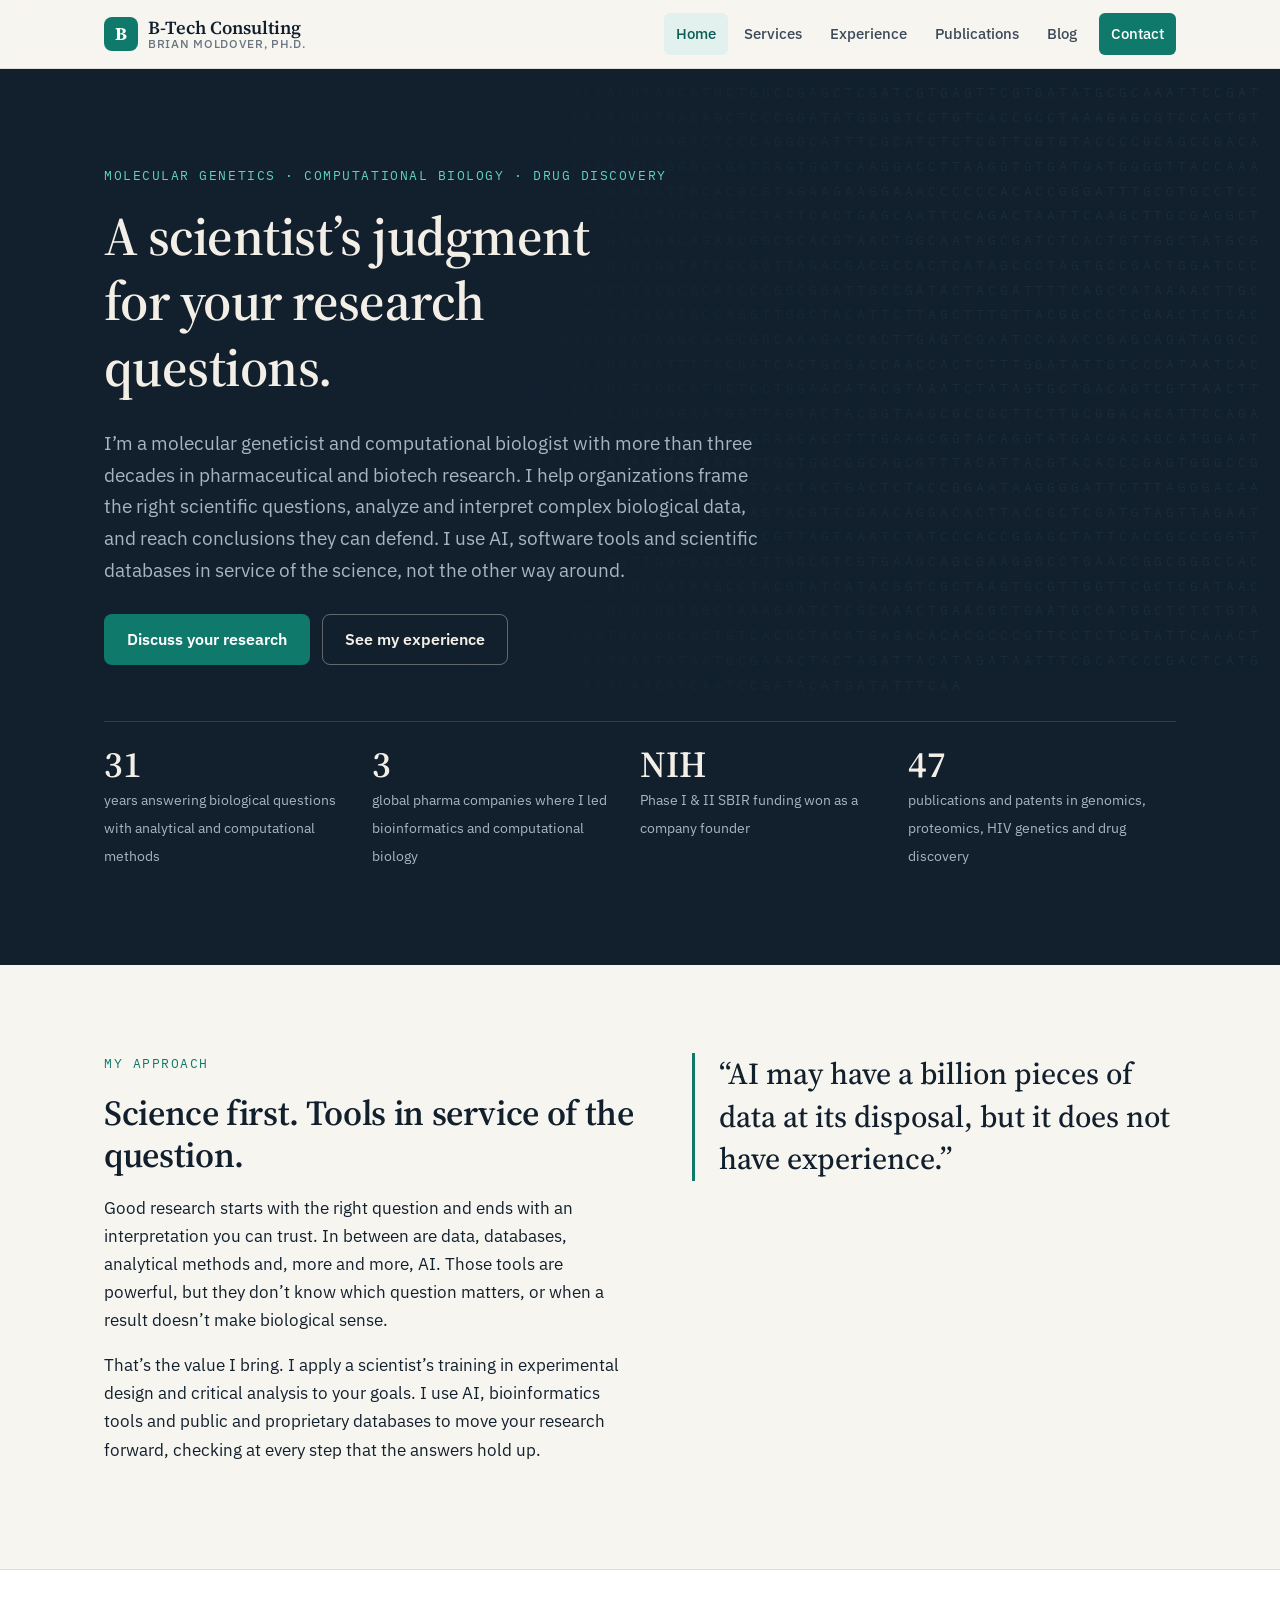
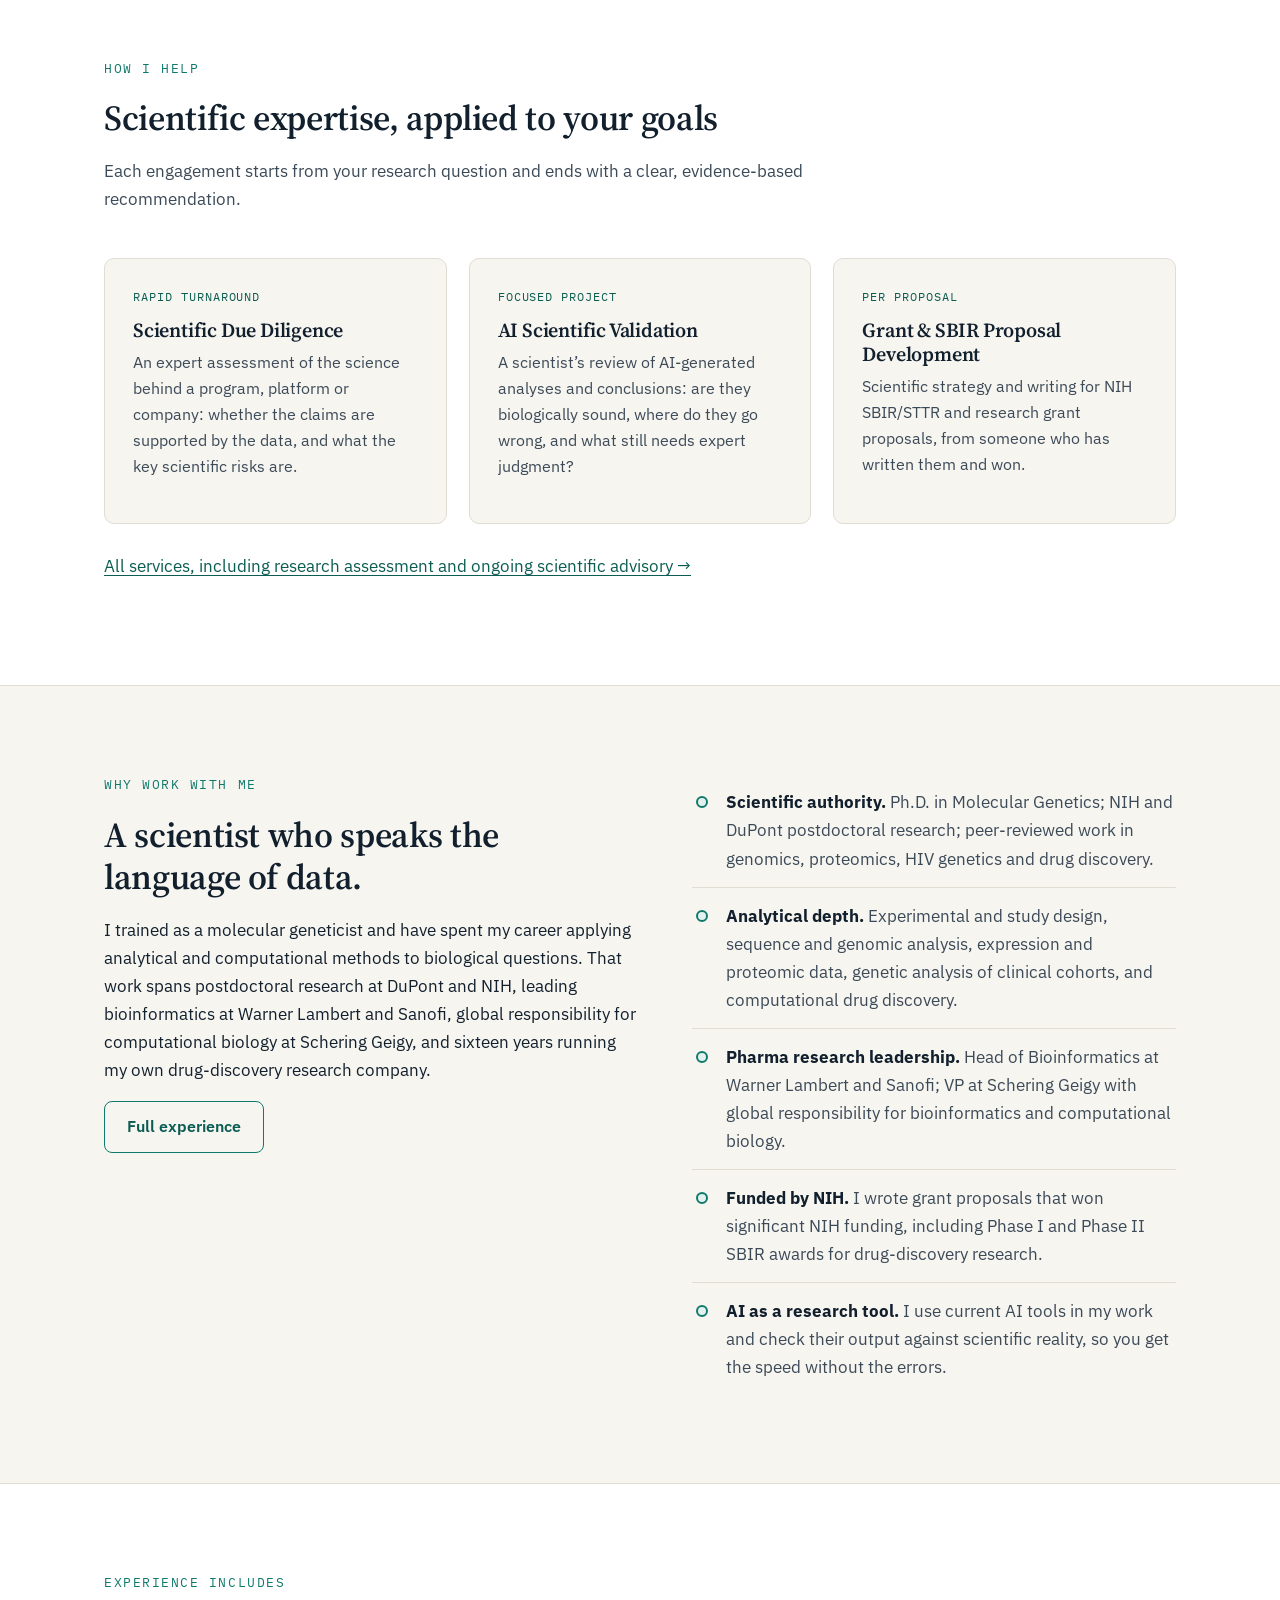
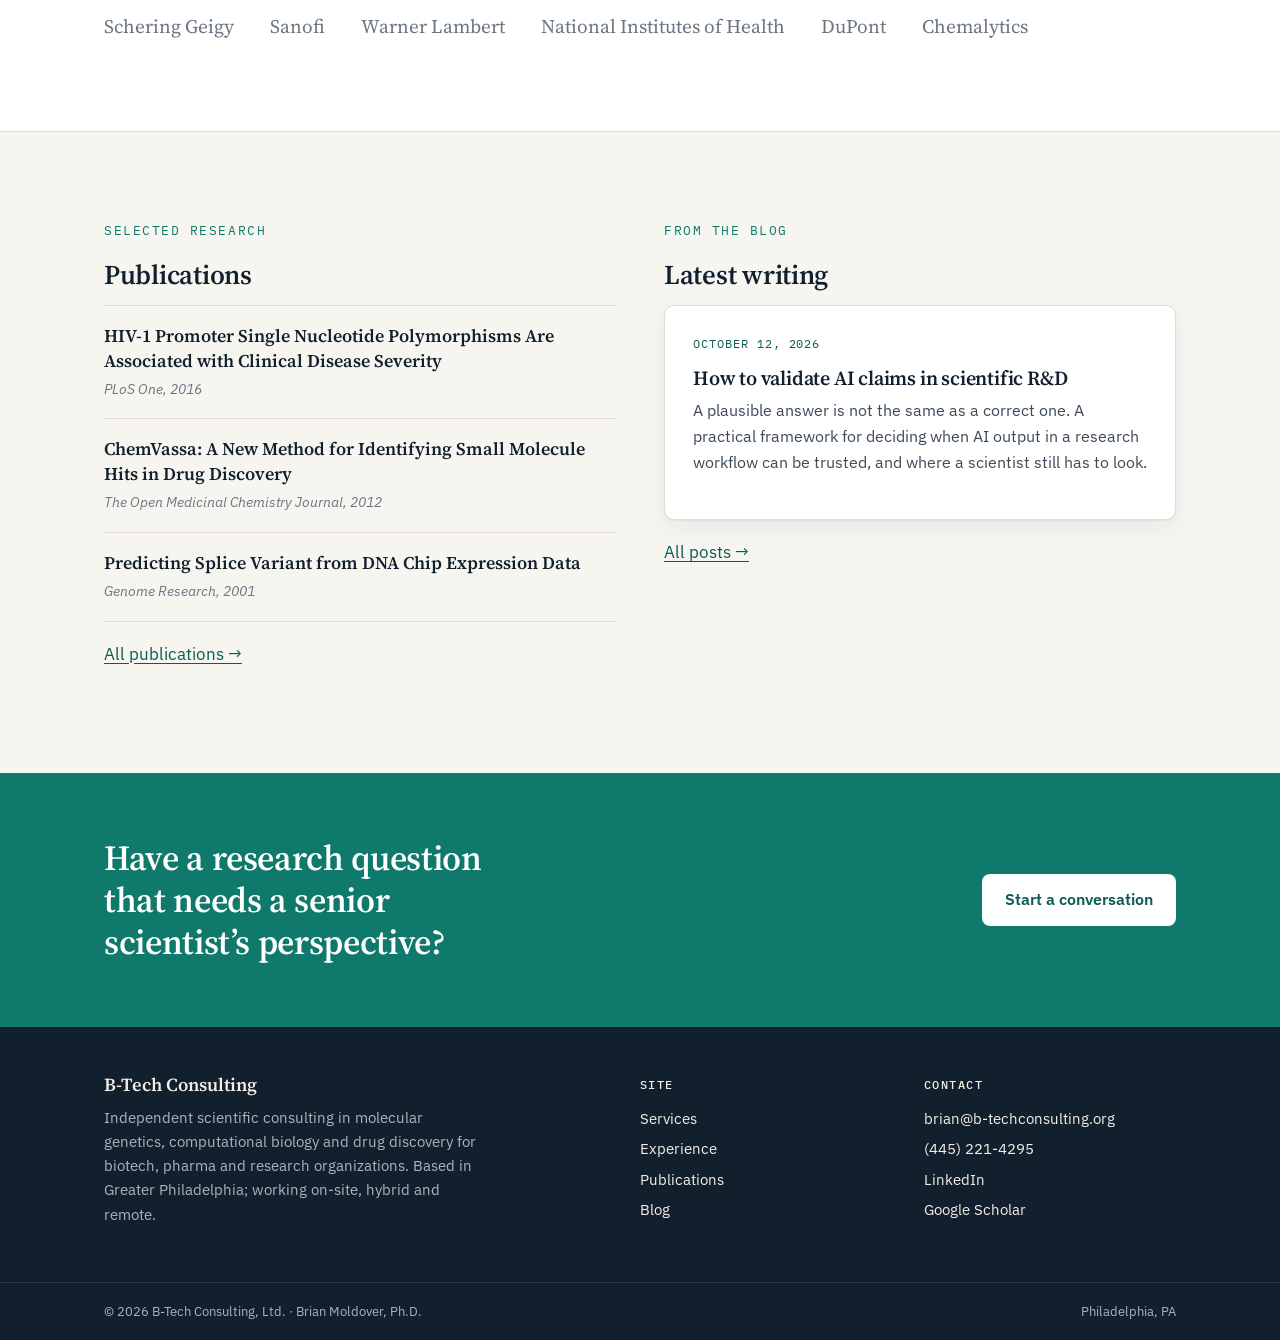
==== index.html @ 10c34627 "Add files via upload" ====
<!doctype html>
<html lang="en">
<head>
  <meta charset="utf-8">
  <meta name="viewport" content="width=device-width, initial-scale=1">
  <title>B-Tech Consulting | Scientific Consulting in Molecular Genetics &amp; Computational Biology</title>
  <meta name="description" content="Brian Moldover, Ph.D. — scientific consultant in molecular genetics, computational biology and drug discovery, using AI and data tools to advance clients&#x27; research goals.">
  <meta property="og:title" content="B-Tech Consulting | Scientific Consulting in Molecular Genetics &amp; Computational Biology">
  <meta property="og:description" content="Brian Moldover, Ph.D. — scientific consultant in molecular genetics, computational biology and drug discovery, using AI and data tools to advance clients&#x27; research goals.">
  <meta property="og:type" content="website">
  <link rel="icon" href="data:image/svg+xml,%3Csvg xmlns='http://www.w3.org/2000/svg' viewBox='0 0 64 64'%3E%3Crect width='64' height='64' rx='14' fill='%230f7a6c'/%3E%3Ctext x='32' y='44' font-family='Georgia' font-size='36' font-weight='700' fill='white' text-anchor='middle'%3EB%3C/text%3E%3C/svg%3E">
  <link rel="preconnect" href="https://fonts.googleapis.com"><link rel="preconnect" href="https://fonts.gstatic.com" crossorigin><link href="https://fonts.googleapis.com/css2?family=IBM+Plex+Mono:wght@400;500&family=IBM+Plex+Sans:wght@400;500;600&family=Source+Serif+4:opsz,wght@8..60,500;8..60,600;8..60,700&display=swap" rel="stylesheet">
  <link rel="stylesheet" href="assets/styles.css">
</head>
<body>
  <a class="skip" href="#main">Skip to content</a>
  <header class="site-header">
    <div class="wrap">
      <a class="brand" href="index.html" aria-label="B-Tech Consulting home">
        <span class="brand-mark" aria-hidden="true">B</span>
        <span class="brand-name">B-Tech Consulting<small>Brian Moldover, Ph.D.</small></span>
      </a>
      <button class="menu-btn" aria-expanded="false" aria-controls="site-nav">Menu</button>
      <nav class="nav" id="site-nav" aria-label="Main">
        <a href="index.html" aria-current="page">Home</a>
        <a href="services.html">Services</a>
        <a href="experience.html">Experience</a>
        <a href="publications.html">Publications</a>
        <a href="blog.html">Blog</a>
        <a class="nav-cta" href="contact.html">Contact</a>
      </nav>
    </div>
  </header>
  <main id="main">

    <section class="hero">
      <div class="seq" aria-hidden="true"></div>
      <div class="wrap">
        <div class="eyebrow">Molecular Genetics &middot; Computational Biology &middot; Drug Discovery</div>
        <h1>A scientist&rsquo;s judgment for your research questions.</h1>
        <p class="lede">I&rsquo;m a molecular geneticist and computational biologist with more than three decades in pharmaceutical and biotech research. I help organizations frame the right scientific questions, analyze and interpret complex biological data, and reach conclusions they can defend. I use AI, software tools and scientific databases in service of the science, not the other way around.</p>
        <div class="btns">
          <a class="btn btn-primary" href="contact.html">Discuss your research</a>
          <a class="btn btn-ghost" href="experience.html">See my experience</a>
        </div>
        <div class="stats">
          <div class="stat"><b>31</b><span>years answering biological questions with analytical and computational methods</span></div>
          <div class="stat"><b>3</b><span>global pharma companies where I led bioinformatics and computational biology</span></div>
          <div class="stat"><b>NIH</b><span>Phase I &amp; II SBIR funding won as a company founder</span></div>
          <div class="stat"><b>47</b><span>publications and patents in genomics, proteomics, HIV genetics and drug discovery</span></div>
        </div>
      </div>
    </section>

    <section class="block">
      <div class="wrap split">
        <div>
          <div class="eyebrow">My approach</div>
          <h2>Science first. Tools in service of the question.</h2>
          <p>Good research starts with the right question and ends with an interpretation you can trust. In between are data, databases, analytical methods and, more and more, AI. Those tools are powerful, but they don&rsquo;t know which question matters, or when a result doesn&rsquo;t make biological sense.</p>
          <p>That&rsquo;s the value I bring. I apply a scientist&rsquo;s training in experimental design and critical analysis to your goals. I use AI, bioinformatics tools and public and proprietary databases to move your research forward, checking at every step that the answers hold up.</p>
        </div>
        <blockquote class="quote">&ldquo;AI may have a billion pieces of data at its disposal, but it does not have experience.&rdquo;</blockquote>
      </div>
    </section>

    <section class="block alt">
      <div class="wrap">
        <div class="section-head">
          <div class="eyebrow">How I help</div>
          <h2>Scientific expertise, applied to your goals</h2>
          <p>Each engagement starts from your research question and ends with a clear, evidence-based recommendation.</p>
        </div>
        <div class="grid grid-3">
          <a class="card card-link" href="services.html#diligence">
            <span class="tag">Rapid turnaround</span>
            <h3>Scientific Due Diligence</h3>
            <p>An expert assessment of the science behind a program, platform or company: whether the claims are supported by the data, and what the key scientific risks are.</p>
          </a>
          <a class="card card-link" href="services.html#validation">
            <span class="tag">Focused project</span>
            <h3>AI Scientific Validation</h3>
            <p>A scientist&rsquo;s review of AI-generated analyses and conclusions: are they biologically sound, where do they go wrong, and what still needs expert judgment?</p>
          </a>
          <a class="card card-link" href="services.html#grants">
            <span class="tag">Per proposal</span>
            <h3>Grant &amp; SBIR Proposal Development</h3>
            <p>Scientific strategy and writing for NIH SBIR/STTR and research grant proposals, from someone who has written them and won.</p>
          </a>
        </div>
        <p style="margin-top:28px"><a href="services.html">All services, including research assessment and ongoing scientific advisory &rarr;</a></p>
      </div>
    </section>

    <section class="block">
      <div class="wrap split">
        <div>
          <div class="eyebrow">Why work with me</div>
          <h2>A scientist who speaks the language of data.</h2>
          <p>I trained as a molecular geneticist and have spent my career applying analytical and computational methods to biological questions. That work spans postdoctoral research at DuPont and NIH, leading bioinformatics at Warner Lambert and Sanofi, global responsibility for computational biology at Schering Geigy, and sixteen years running my own drug-discovery research company.</p>
          <p><a class="btn btn-outline" href="experience.html">Full experience</a></p>
        </div>
        <ul class="checklist">
          <li><strong>Scientific authority.</strong> Ph.D. in Molecular Genetics; NIH and DuPont postdoctoral research; peer-reviewed work in genomics, proteomics, HIV genetics and drug discovery.</li>
          <li><strong>Analytical depth.</strong> Experimental and study design, sequence and genomic analysis, expression and proteomic data, genetic analysis of clinical cohorts, and computational drug discovery.</li>
          <li><strong>Pharma research leadership.</strong> Head of Bioinformatics at Warner Lambert and Sanofi; VP at Schering Geigy with global responsibility for bioinformatics and computational biology.</li>
          <li><strong>Funded by NIH.</strong> I wrote grant proposals that won significant NIH funding, including Phase I and Phase II SBIR awards for drug-discovery research.</li>
          <li><strong>AI as a research tool.</strong> I use current AI tools in my work and check their output against scientific reality, so you get the speed without the errors.</li>
        </ul>
      </div>
    </section>

    <section class="block alt">
      <div class="wrap">
        <div class="eyebrow">Experience includes</div>
        <div class="employers">
          <span>Schering Geigy</span><span>Sanofi</span><span>Warner Lambert</span><span>National Institutes of Health</span><span>DuPont</span><span>Chemalytics</span>
        </div>
      </div>
    </section>

    <section class="block">
      <div class="wrap grid grid-2" style="gap:48px">
        <div>
          <div class="eyebrow">Selected research</div>
          <h2 style="font-size:1.7rem">Publications</h2>
          <div class="pub" style="border-top:1px solid var(--line)">
            <div class="pub-title"><a href="https://doi.org/10.1371/journal.pone.0150835" target="_blank" rel="noopener">HIV-1 Promoter Single Nucleotide Polymorphisms Are Associated with Clinical Disease Severity</a></div>
            <div class="pub-venue">PLoS One, 2016</div>
          </div>
          <div class="pub">
            <div class="pub-title"><a href="https://doi.org/10.2174/1874104501206010029" target="_blank" rel="noopener">ChemVassa: A New Method for Identifying Small Molecule Hits in Drug Discovery</a></div>
            <div class="pub-venue">The Open Medicinal Chemistry Journal, 2012</div>
          </div>
          <div class="pub">
            <div class="pub-title"><a href="https://doi.org/10.1101/gr.165501" target="_blank" rel="noopener">Predicting Splice Variant from DNA Chip Expression Data</a></div>
            <div class="pub-venue">Genome Research, 2001</div>
          </div>
<p style="margin-top:18px"><a href="publications.html">All publications &rarr;</a></p>
        </div>
        <div>
          <div class="eyebrow">From the blog</div>
          <h2 style="font-size:1.7rem">Latest writing</h2>
          <a class="card card-link" href="blog/validating-ai-claims-in-scientific-rd.html">
            <span class="tag">October 12, 2026</span>
            <h3>How to validate AI claims in scientific R&amp;D</h3>
            <p>A plausible answer is not the same as a correct one. A practical framework for deciding when AI output in a research workflow can be trusted, and where a scientist still has to look.</p>
          </a>
          <p style="margin-top:18px"><a href="blog.html">All posts &rarr;</a></p>
        </div>
      </div>
    </section>

    <section class="cta-band">
      <div class="wrap">
        <h2>Have a research question that needs a senior scientist&rsquo;s perspective?</h2>
        <a class="btn" href="contact.html">Start a conversation</a>
      </div>
    </section>
  </main>
  <footer class="site-footer">
    <div class="wrap">
      <div>
        <div class="brand-name" style="color:var(--hero-ink);margin-bottom:10px">B-Tech Consulting</div>
        <p style="max-width:42ch">Independent scientific consulting in molecular genetics, computational biology and drug discovery for biotech, pharma and research organizations. Based in Greater Philadelphia; working on-site, hybrid and remote.</p>
      </div>
      <div>
        <h4>Site</h4>
        <ul>
          <li><a href="services.html">Services</a></li>
          <li><a href="experience.html">Experience</a></li>
          <li><a href="publications.html">Publications</a></li>
          <li><a href="blog.html">Blog</a></li>
        </ul>
      </div>
      <div>
        <h4>Contact</h4>
        <ul>
          <li><a href="mailto:brian@b-techconsulting.org">brian@b-techconsulting.org</a></li>
          <li><a href="tel:+14452214295">(445) 221-4295</a></li>
          <li><a href="https://www.linkedin.com/in/brian-moldover-625732420/" rel="noopener" target="_blank">LinkedIn</a></li>
          <li><a href="https://scholar.google.com/citations?user=Ze5_UuoAAAAJ&hl=en" rel="noopener" target="_blank">Google Scholar</a></li>
        </ul>
      </div>
    </div>
    <div class="footer-base">
      <div class="wrap">
        <span>&copy; <span id="year">2026</span> B-Tech Consulting, Ltd. &middot; Brian Moldover, Ph.D.</span>
        <span>Philadelphia, PA</span>
      </div>
    </div>
  </footer>
  <script src="assets/site.js"></script>
</body>
</html>
---- assets/styles.css ----
/* B-Tech Consulting — shared styles */
:root {
  --ink: #12202e;
  --ink-soft: #3c4a58;
  --muted: #6a7682;
  --paper: #f7f5f0;
  --card: #ffffff;
  --line: #e2ddd3;
  --accent: #0f7a6c;
  --accent-ink: #0b5c52;
  --accent-wash: #e3f1ee;
  --gold: #b7862e;
  --hero-bg: #12202e;
  --hero-ink: #f3efe6;
  --hero-muted: #a9b4be;
  --shadow: 0 1px 2px rgba(18,32,46,.06), 0 8px 24px rgba(18,32,46,.06);
  --radius: 10px;
  --maxw: 1120px;
  --serif: "Source Serif 4", Georgia, "Times New Roman", serif;
  --sans: "IBM Plex Sans", system-ui, -apple-system, "Segoe UI", sans-serif;
  --mono: "IBM Plex Mono", ui-monospace, Consolas, monospace;
}
@media (prefers-color-scheme: dark) {
  :root:not([data-theme="light"]) {
    --ink: #ece8df; --ink-soft: #c5cbd1; --muted: #8e99a4;
    --paper: #0e161f; --card: #15202b; --line: #24323f;
    --accent: #3fbfa9; --accent-ink: #6fd6c3; --accent-wash: #15302d;
    --hero-bg: #091018; --shadow: 0 1px 2px rgba(0,0,0,.3), 0 8px 24px rgba(0,0,0,.25);
  }
}
:root[data-theme="dark"] {
  --ink: #ece8df; --ink-soft: #c5cbd1; --muted: #8e99a4;
  --paper: #0e161f; --card: #15202b; --line: #24323f;
  --accent: #3fbfa9; --accent-ink: #6fd6c3; --accent-wash: #15302d;
  --hero-bg: #091018; --shadow: 0 1px 2px rgba(0,0,0,.3), 0 8px 24px rgba(0,0,0,.25);
}

*, *::before, *::after { box-sizing: border-box; }
html { scroll-behavior: smooth; }
body {
  margin: 0; background: var(--paper); color: var(--ink);
  font-family: var(--sans); font-size: 17px; line-height: 1.65;
  -webkit-font-smoothing: antialiased;
}
img { max-width: 100%; }
a { color: var(--accent-ink); text-underline-offset: 3px; }
a:hover { color: var(--accent); }
h1, h2, h3 { font-family: var(--serif); font-weight: 600; line-height: 1.2; margin: 0 0 .5em; letter-spacing: -.01em; }
h1 { font-size: clamp(2.1rem, 4.6vw, 3.4rem); }
h2 { font-size: clamp(1.6rem, 3vw, 2.2rem); }
h3 { font-size: 1.25rem; }
p { margin: 0 0 1em; }
.wrap { max-width: var(--maxw); margin: 0 auto; padding: 0 24px; }
@media (max-width: 600px) { .wrap { padding: 0 16px; } body { font-size: 16px; } }

.skip { position: absolute; left: -999px; top: 0; background: var(--accent); color: #fff; padding: 8px 14px; z-index: 100; }
.skip:focus { left: 8px; top: 8px; }

/* Header */
.site-header {
  position: sticky; top: 0; z-index: 50;
  background: color-mix(in srgb, var(--paper) 88%, transparent);
  backdrop-filter: blur(10px); border-bottom: 1px solid var(--line);
}
.site-header .wrap { display: flex; align-items: center; justify-content: space-between; height: 68px; gap: 16px; }
.brand { display: flex; align-items: center; gap: 10px; text-decoration: none; color: var(--ink); }
.brand-mark {
  width: 34px; height: 34px; border-radius: 8px; background: var(--accent);
  display: grid; place-items: center; color: #fff; font-family: var(--serif); font-weight: 700; font-size: 18px;
}
.brand-name { font-family: var(--serif); font-weight: 600; font-size: 1.15rem; line-height: 1.1; }
.brand-name small { display: block; font-family: var(--sans); font-size: .72rem; font-weight: 500; color: var(--muted); letter-spacing: .06em; text-transform: uppercase; }
.nav { display: flex; gap: 4px; align-items: center; }
.nav a {
  text-decoration: none; color: var(--ink-soft); font-size: .95rem; font-weight: 500;
  padding: 8px 12px; border-radius: 6px;
}
.nav a:hover { background: var(--accent-wash); color: var(--accent-ink); }
.nav a[aria-current="page"] { color: var(--accent-ink); background: var(--accent-wash); }
.nav .nav-cta { background: var(--accent); color: #fff; margin-left: 6px; }
.nav .nav-cta:hover { background: var(--accent-ink); color: #fff; }
.menu-btn { display: none; background: none; border: 1px solid var(--line); border-radius: 6px; padding: 8px 10px; color: var(--ink); cursor: pointer; font: inherit; }
@media (max-width: 860px) {
  .menu-btn { display: block; }
  .nav { display: none; position: absolute; top: 68px; left: 0; right: 0; flex-direction: column; align-items: stretch;
    background: var(--paper); border-bottom: 1px solid var(--line); padding: 8px 16px 16px; }
  .nav.open { display: flex; }
  .nav .nav-cta { margin: 6px 0 0; text-align: center; }
}

/* Hero */
.hero { background: var(--hero-bg); color: var(--hero-ink); position: relative; overflow: hidden; }
.hero .wrap { position: relative; padding-top: 96px; padding-bottom: 96px; }
.hero h1 { color: var(--hero-ink); max-width: 18ch; }
.hero .lede { font-size: 1.2rem; color: var(--hero-muted); max-width: 60ch; }
.eyebrow { font-family: var(--mono); font-size: .8rem; letter-spacing: .12em; text-transform: uppercase; color: var(--accent); margin-bottom: 18px; }
.hero .eyebrow { color: #5fd3bf; }
.seq {
  position: absolute; inset: 0; font-family: var(--mono); font-size: 13px; line-height: 1.9;
  color: rgba(95, 211, 191, .07); word-break: break-all; pointer-events: none; user-select: none;
  padding: 12px; letter-spacing: .3em;
  mask-image: linear-gradient(90deg, transparent 0%, transparent 35%, #000 75%);
  -webkit-mask-image: linear-gradient(90deg, transparent 0%, transparent 35%, #000 75%);
}
.page-hero .wrap { padding-top: 64px; padding-bottom: 56px; }
.page-hero h1 { max-width: 22ch; }

.btns { display: flex; flex-wrap: wrap; gap: 12px; margin-top: 28px; }
.btn {
  display: inline-block; text-decoration: none; font-weight: 600; font-size: .98rem;
  padding: 12px 22px; border-radius: 8px; border: 1px solid transparent; cursor: pointer; font-family: var(--sans);
}
.btn-primary { background: var(--accent); color: #fff; }
.btn-primary:hover { background: var(--accent-ink); color: #fff; }
.btn-ghost { border-color: rgba(243,239,230,.35); color: var(--hero-ink); }
.btn-ghost:hover { border-color: var(--hero-ink); color: var(--hero-ink); }
.btn-outline { border-color: var(--accent); color: var(--accent-ink); background: transparent; }
.btn-outline:hover { background: var(--accent-wash); }

/* Stats */
.stats { display: grid; grid-template-columns: repeat(4, 1fr); gap: 0; border-top: 1px solid rgba(243,239,230,.14); margin-top: 56px; }
.stat { padding: 22px 20px 0 0; }
.stat b { display: block; font-family: var(--serif); font-size: 2.3rem; font-weight: 600; color: var(--hero-ink); line-height: 1.1; }
.stat span { font-size: .9rem; color: var(--hero-muted); }
@media (max-width: 760px) { .stats { grid-template-columns: repeat(2, 1fr); } }

/* Sections */
section.block { padding: 88px 0; }
section.block.alt { background: var(--card); border-top: 1px solid var(--line); border-bottom: 1px solid var(--line); }
.section-head { max-width: 720px; margin-bottom: 44px; }
.section-head p { color: var(--ink-soft); font-size: 1.08rem; }
@media (max-width: 600px) { section.block { padding: 60px 0; } }

.grid { display: grid; gap: 22px; }
.grid-3 { grid-template-columns: repeat(3, 1fr); }
.grid-2 { grid-template-columns: repeat(2, 1fr); }
@media (max-width: 900px) { .grid-3 { grid-template-columns: 1fr 1fr; } }
@media (max-width: 640px) { .grid-3, .grid-2 { grid-template-columns: 1fr; } }

.card {
  background: var(--card); border: 1px solid var(--line); border-radius: var(--radius);
  padding: 28px; box-shadow: var(--shadow);
}
.alt .card { background: var(--paper); box-shadow: none; }
.card h3 { margin-bottom: .4em; }
.card p { color: var(--ink-soft); font-size: .98rem; }
.card .tag { font-family: var(--mono); font-size: .75rem; color: var(--accent-ink); letter-spacing: .08em; text-transform: uppercase; display: block; margin-bottom: 12px; }
.card ul { margin: 0; padding-left: 1.1em; color: var(--ink-soft); font-size: .95rem; }
.card li { margin-bottom: .35em; }
.card-link { text-decoration: none; color: inherit; display: block; transition: transform .15s ease, border-color .15s ease; }
.card-link:hover { transform: translateY(-2px); border-color: var(--accent); color: inherit; }

.quote {
  font-family: var(--serif); font-size: clamp(1.35rem, 2.6vw, 1.9rem); line-height: 1.4; font-weight: 500;
  border-left: 3px solid var(--accent); padding-left: 24px; max-width: 34ch; margin: 0;
}

/* Two-column feature */
.split { display: grid; grid-template-columns: 1.1fr 1fr; gap: 56px; align-items: start; }
@media (max-width: 860px) { .split { grid-template-columns: 1fr; gap: 32px; } }

.checklist { list-style: none; padding: 0; margin: 0; }
.checklist li { position: relative; padding: 14px 0 14px 34px; border-bottom: 1px solid var(--line); color: var(--ink-soft); }
.checklist li:last-child { border-bottom: 0; }
.checklist li::before {
  content: ""; position: absolute; left: 4px; top: 22px; width: 12px; height: 12px; border-radius: 50%;
  background: var(--accent-wash); border: 2px solid var(--accent);
}
.checklist strong { color: var(--ink); }

/* Logos / employers strip */
.employers { display: flex; flex-wrap: wrap; gap: 10px 36px; align-items: center; color: var(--muted); font-family: var(--serif); font-size: 1.2rem; }
.employers span { white-space: nowrap; }

/* Timeline */
.timeline { position: relative; margin: 0; padding: 0; list-style: none; }
.timeline::before { content: ""; position: absolute; left: 150px; top: 6px; bottom: 6px; width: 2px; background: var(--line); }
.tl-item { display: grid; grid-template-columns: 150px 1fr; gap: 0 40px; padding-bottom: 40px; position: relative; }
.tl-item::before {
  content: ""; position: absolute; left: 144px; top: 8px; width: 14px; height: 14px; border-radius: 50%;
  background: var(--paper); border: 3px solid var(--accent);
}
.tl-date { font-family: var(--mono); font-size: .82rem; color: var(--muted); padding-top: 4px; padding-right: 16px; }
.tl-body h3 { margin-bottom: 2px; }
.tl-org { color: var(--accent-ink); font-weight: 600; margin-bottom: 10px; }
.tl-body ul { margin: 0; padding-left: 1.1em; color: var(--ink-soft); }
.tl-body li { margin-bottom: .3em; }
@media (max-width: 680px) {
  .timeline::before { left: 6px; }
  .tl-item { grid-template-columns: 1fr; padding-left: 32px; }
  .tl-item::before { left: 0; }
  .tl-date { padding: 0 0 4px; }
}

.chips { display: flex; flex-wrap: wrap; gap: 8px; }
.chip { font-size: .85rem; padding: 5px 12px; border-radius: 999px; background: var(--accent-wash); color: var(--accent-ink); border: 1px solid transparent; }

/* Publications */
.pub-tools { display: flex; flex-wrap: wrap; gap: 12px; align-items: center; margin-bottom: 28px; }
.pub-tools input[type="search"] {
  flex: 1 1 260px; padding: 12px 14px; border-radius: 8px; border: 1px solid var(--line);
  background: var(--card); color: var(--ink); font: inherit;
}
.filter-btn {
  font: inherit; font-size: .9rem; padding: 9px 14px; border-radius: 999px; border: 1px solid var(--line);
  background: var(--card); color: var(--ink-soft); cursor: pointer;
}
.filter-btn[aria-pressed="true"] { background: var(--accent); border-color: var(--accent); color: #fff; }
.pub-year { font-family: var(--mono); font-size: .85rem; color: var(--muted); margin: 36px 0 10px; letter-spacing: .1em; }
.pub { padding: 18px 0; border-bottom: 1px solid var(--line); }
.pub-title { font-family: var(--serif); font-size: 1.12rem; font-weight: 600; line-height: 1.35; margin-bottom: 4px; }
.pub-title a { color: var(--ink); text-decoration: none; }
.pub-title a:hover { color: var(--accent-ink); text-decoration: underline; }
.pub-authors { color: var(--ink-soft); font-size: .93rem; }
.pub-authors b { color: var(--ink); }
.pub-venue { color: var(--muted); font-size: .9rem; font-style: italic; }
.pub-topic { display: inline-block; font-size: .72rem; font-family: var(--mono); text-transform: uppercase; letter-spacing: .06em;
  color: var(--accent-ink); background: var(--accent-wash); padding: 2px 8px; border-radius: 4px; margin-left: 8px; font-style: normal; vertical-align: 1px; }
.pub-empty { color: var(--muted); padding: 24px 0; display: none; }

.profile-links { display: flex; flex-wrap: wrap; gap: 12px; }

/* Blog */
.post-card { display: grid; grid-template-columns: 140px 1fr; gap: 28px; padding: 32px 0; border-bottom: 1px solid var(--line); }
.post-card time { font-family: var(--mono); font-size: .82rem; color: var(--muted); padding-top: 6px; }
.post-card h2 { font-size: 1.6rem; margin-bottom: .3em; }
.post-card h2 a { color: var(--ink); text-decoration: none; }
.post-card h2 a:hover { color: var(--accent-ink); }
.post-card p { color: var(--ink-soft); }
@media (max-width: 640px) { .post-card { grid-template-columns: 1fr; gap: 6px; } }

.article { max-width: 720px; margin: 0 auto; }
.article h2 { font-size: 1.55rem; margin-top: 1.8em; }
.article p, .article li { color: var(--ink-soft); font-size: 1.06rem; }
.article ul, .article ol { padding-left: 1.2em; margin: 0 0 1.2em; }
.article li { margin-bottom: .5em; }
.article-meta { font-family: var(--mono); font-size: .85rem; color: var(--hero-muted); }
.back-link { display: inline-block; margin-bottom: 18px; color: #5fd3bf; text-decoration: none; font-size: .95rem; }

/* Contact */
.form { display: grid; gap: 18px; }
.field label { display: block; font-weight: 600; font-size: .92rem; margin-bottom: 6px; }
.field input, .field select, .field textarea {
  width: 100%; padding: 12px 14px; border-radius: 8px; border: 1px solid var(--line);
  background: var(--paper); color: var(--ink); font: inherit;
}
.field textarea { min-height: 160px; resize: vertical; }
.field input:focus, .field select:focus, .field textarea:focus, .pub-tools input:focus { outline: 2px solid var(--accent); outline-offset: 1px; border-color: transparent; }
.form-row { display: grid; grid-template-columns: 1fr 1fr; gap: 18px; }
@media (max-width: 600px) { .form-row { grid-template-columns: 1fr; } }
.form-note { font-size: .88rem; color: var(--muted); }
.contact-list { list-style: none; padding: 0; margin: 0; }
.contact-list li { padding: 16px 0; border-bottom: 1px solid var(--line); }
.contact-list .label { display: block; font-family: var(--mono); font-size: .75rem; text-transform: uppercase; letter-spacing: .1em; color: var(--muted); }
.contact-list a { font-weight: 600; font-size: 1.05rem; word-break: break-word; }

/* CTA band */
.cta-band { background: var(--accent); color: #fff; }
.cta-band .wrap { padding-top: 64px; padding-bottom: 64px; display: flex; justify-content: space-between; align-items: center; gap: 28px; flex-wrap: wrap; }
.cta-band h2 { color: #fff; margin: 0; max-width: 24ch; }
.cta-band .btn { background: #fff; color: var(--accent-ink); }
.cta-band .btn:hover { background: var(--hero-ink); }

/* Footer */
.site-footer { background: var(--hero-bg); color: var(--hero-muted); font-size: .92rem; }
.site-footer .wrap { padding-top: 48px; padding-bottom: 40px; display: grid; grid-template-columns: 2fr 1fr 1fr; gap: 32px; }
.site-footer a { color: var(--hero-ink); text-decoration: none; }
.site-footer a:hover { color: #5fd3bf; }
.site-footer h4 { color: var(--hero-ink); font-family: var(--mono); font-size: .75rem; text-transform: uppercase; letter-spacing: .12em; margin: 0 0 12px; font-weight: 500; }
.site-footer ul { list-style: none; padding: 0; margin: 0; }
.site-footer li { margin-bottom: 6px; }
.footer-base { border-top: 1px solid rgba(243,239,230,.1); }
.footer-base .wrap { display: flex; justify-content: space-between; padding-top: 18px; padding-bottom: 18px; grid-template-columns: none; font-size: .82rem; flex-wrap: wrap; gap: 8px; }
@media (max-width: 760px) { .site-footer .wrap { grid-template-columns: 1fr; } }
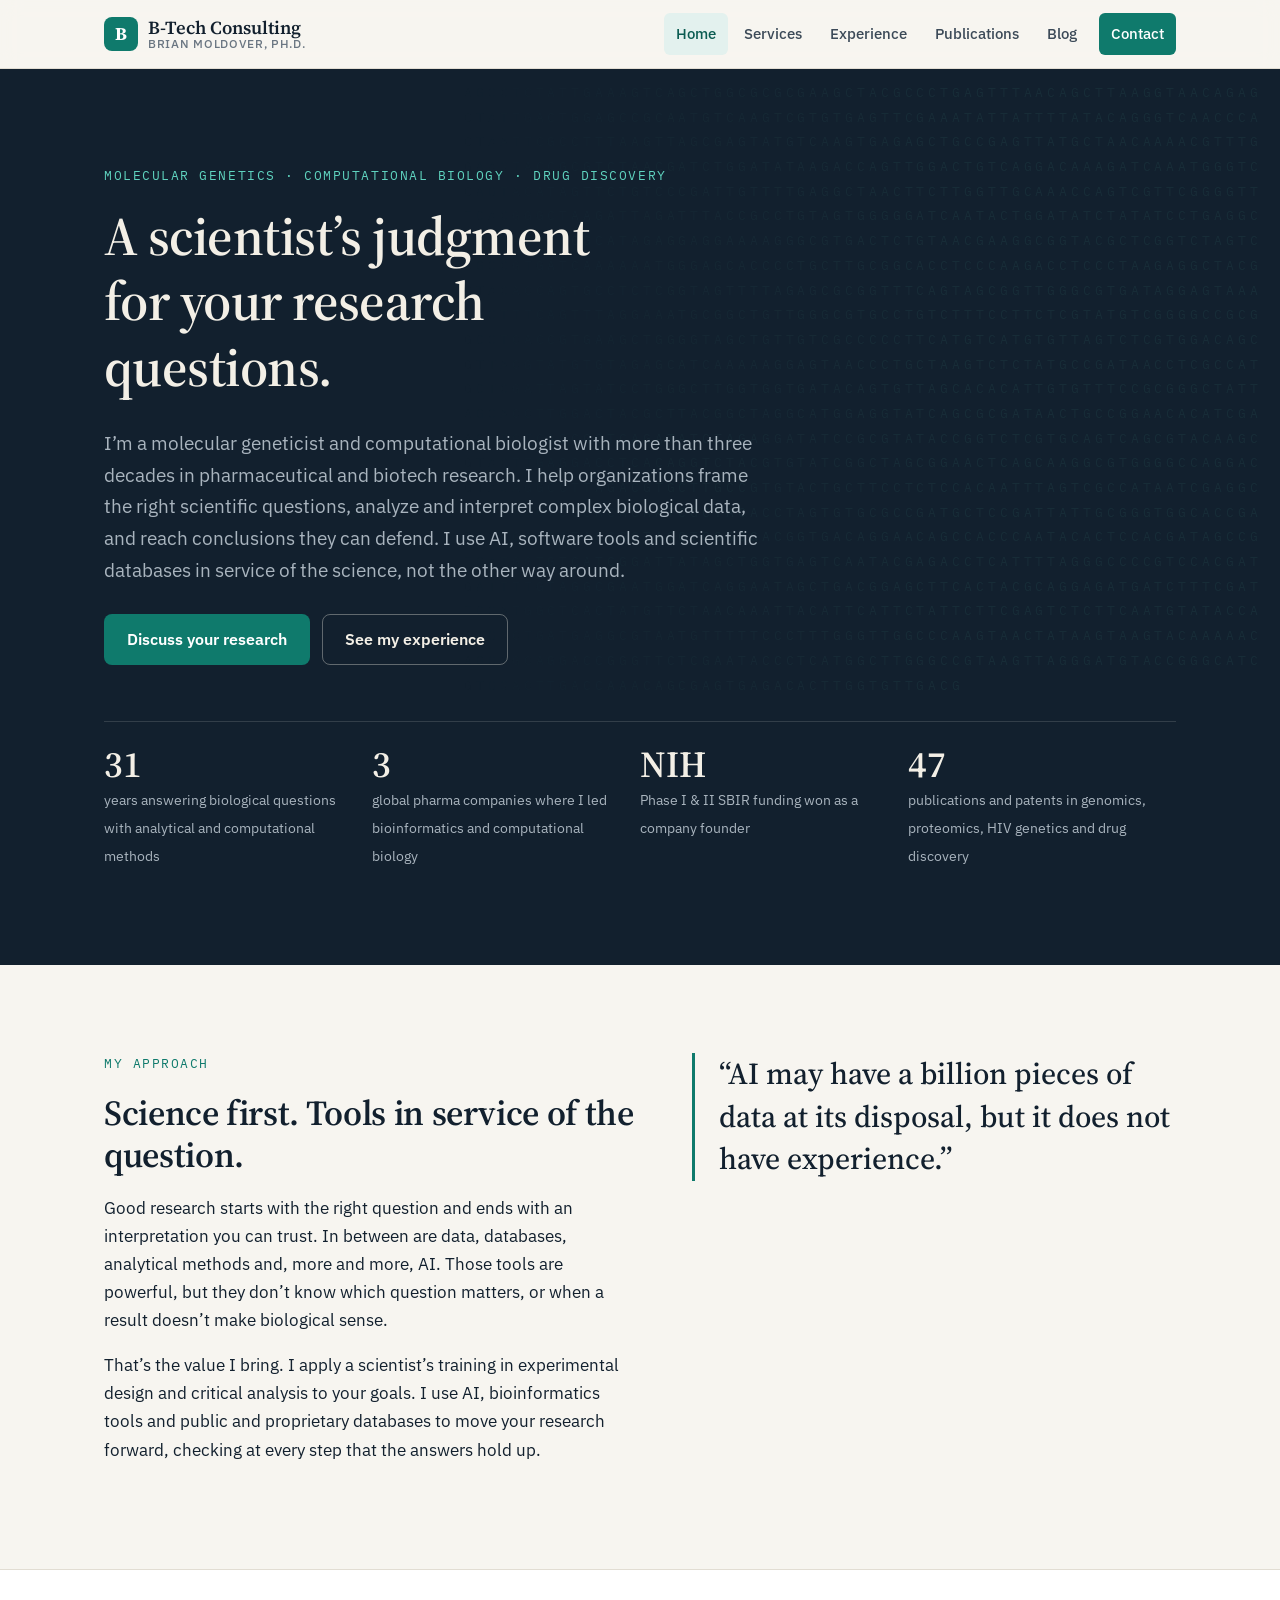
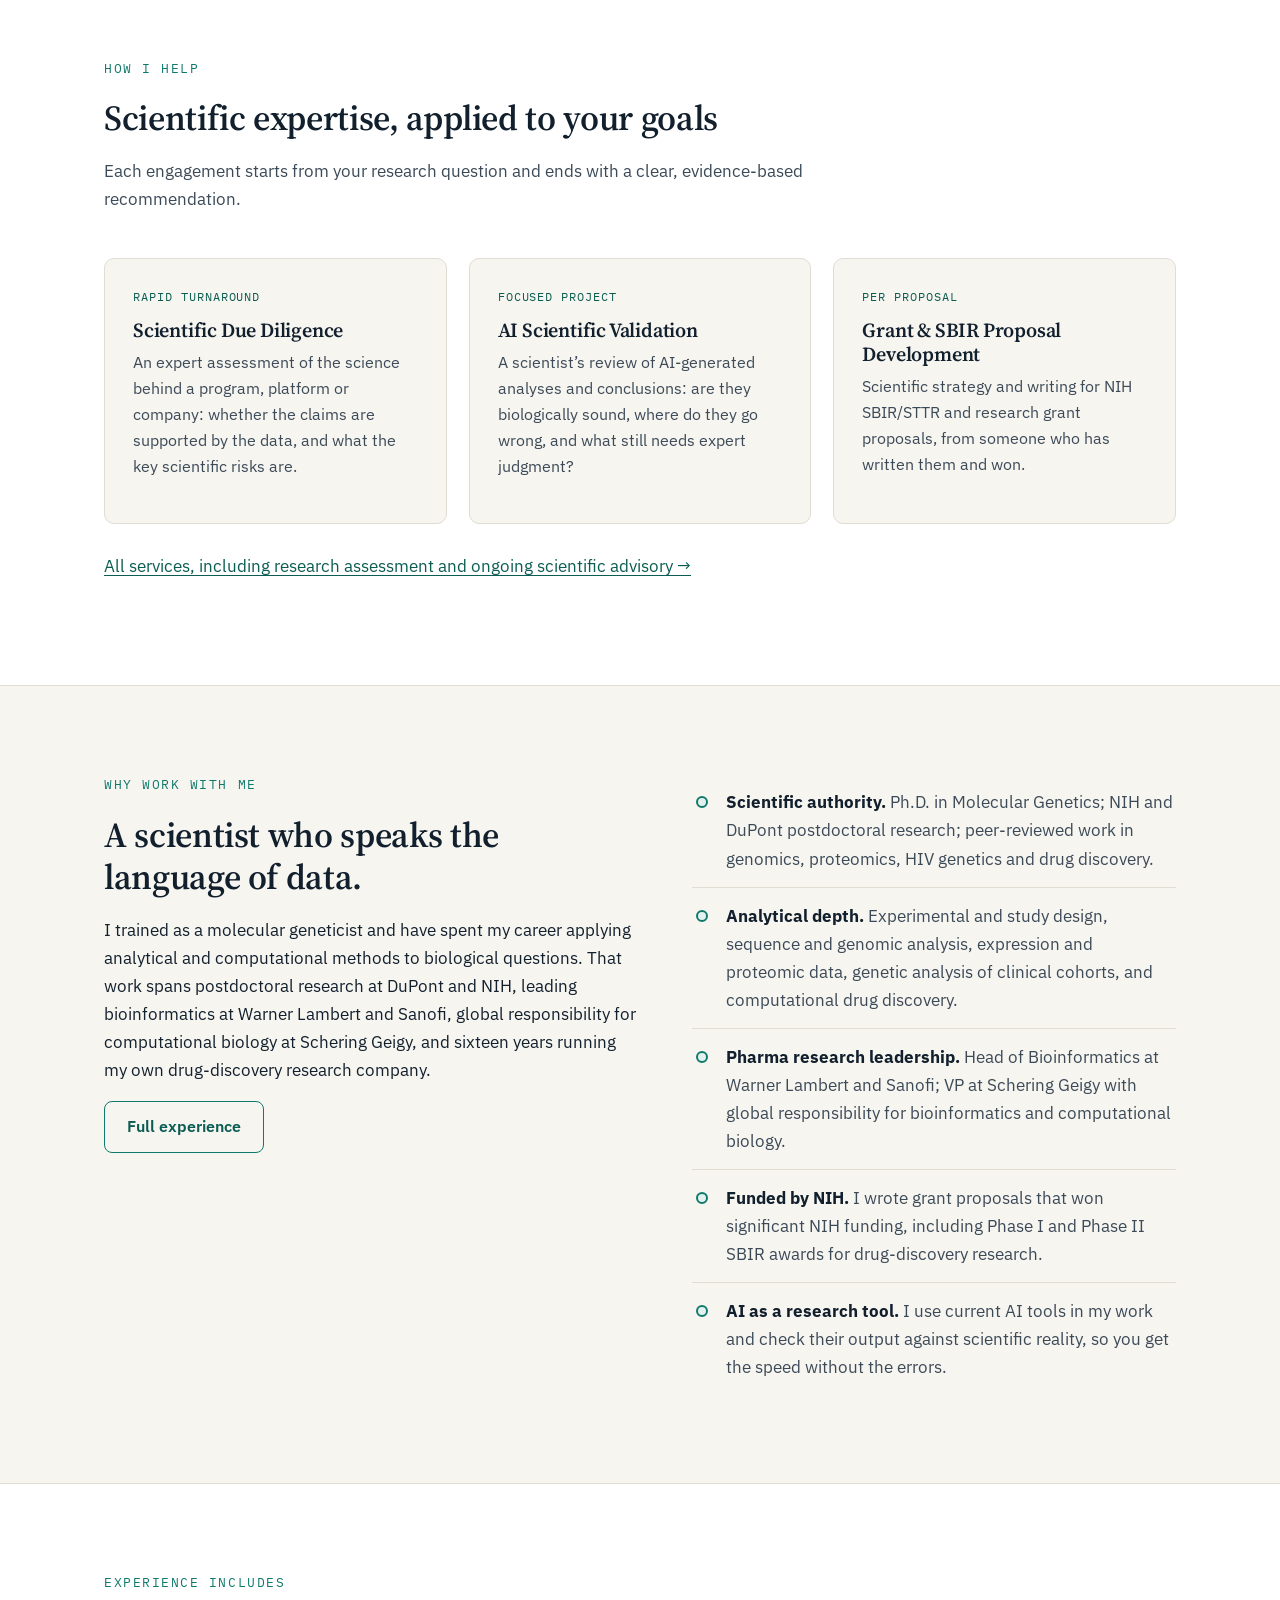
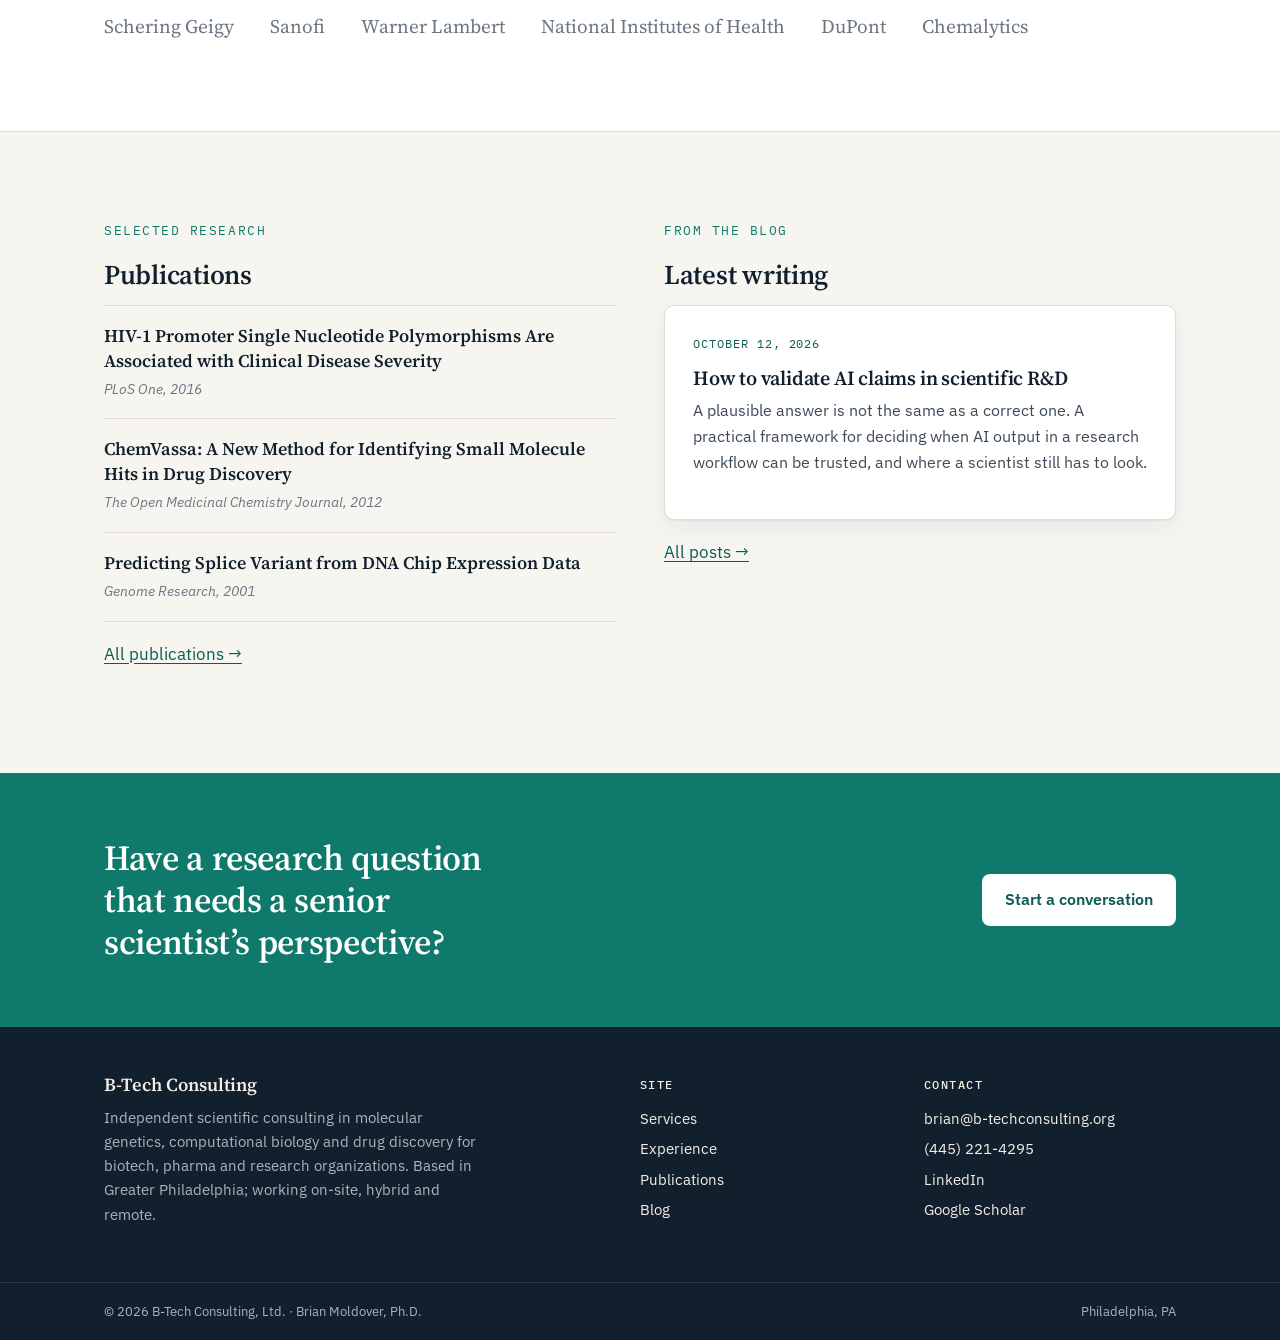
==== commit 5e381e76: "Add Google site verification meta tag" ====
--- a/index.html
+++ b/index.html
@@ -1,6 +1,7 @@
 <!doctype html>
 <html lang="en">
-<head>
+<meta name="google-site-verification" content="sEeypEH5U_y6KRdRaAp69ad97KeIBZVxZuA_dasijEY" />
+  <head>
   <meta charset="utf-8">
   <meta name="viewport" content="width=device-width, initial-scale=1">
   <title>B-Tech Consulting | Scientific Consulting in Molecular Genetics &amp; Computational Biology</title>
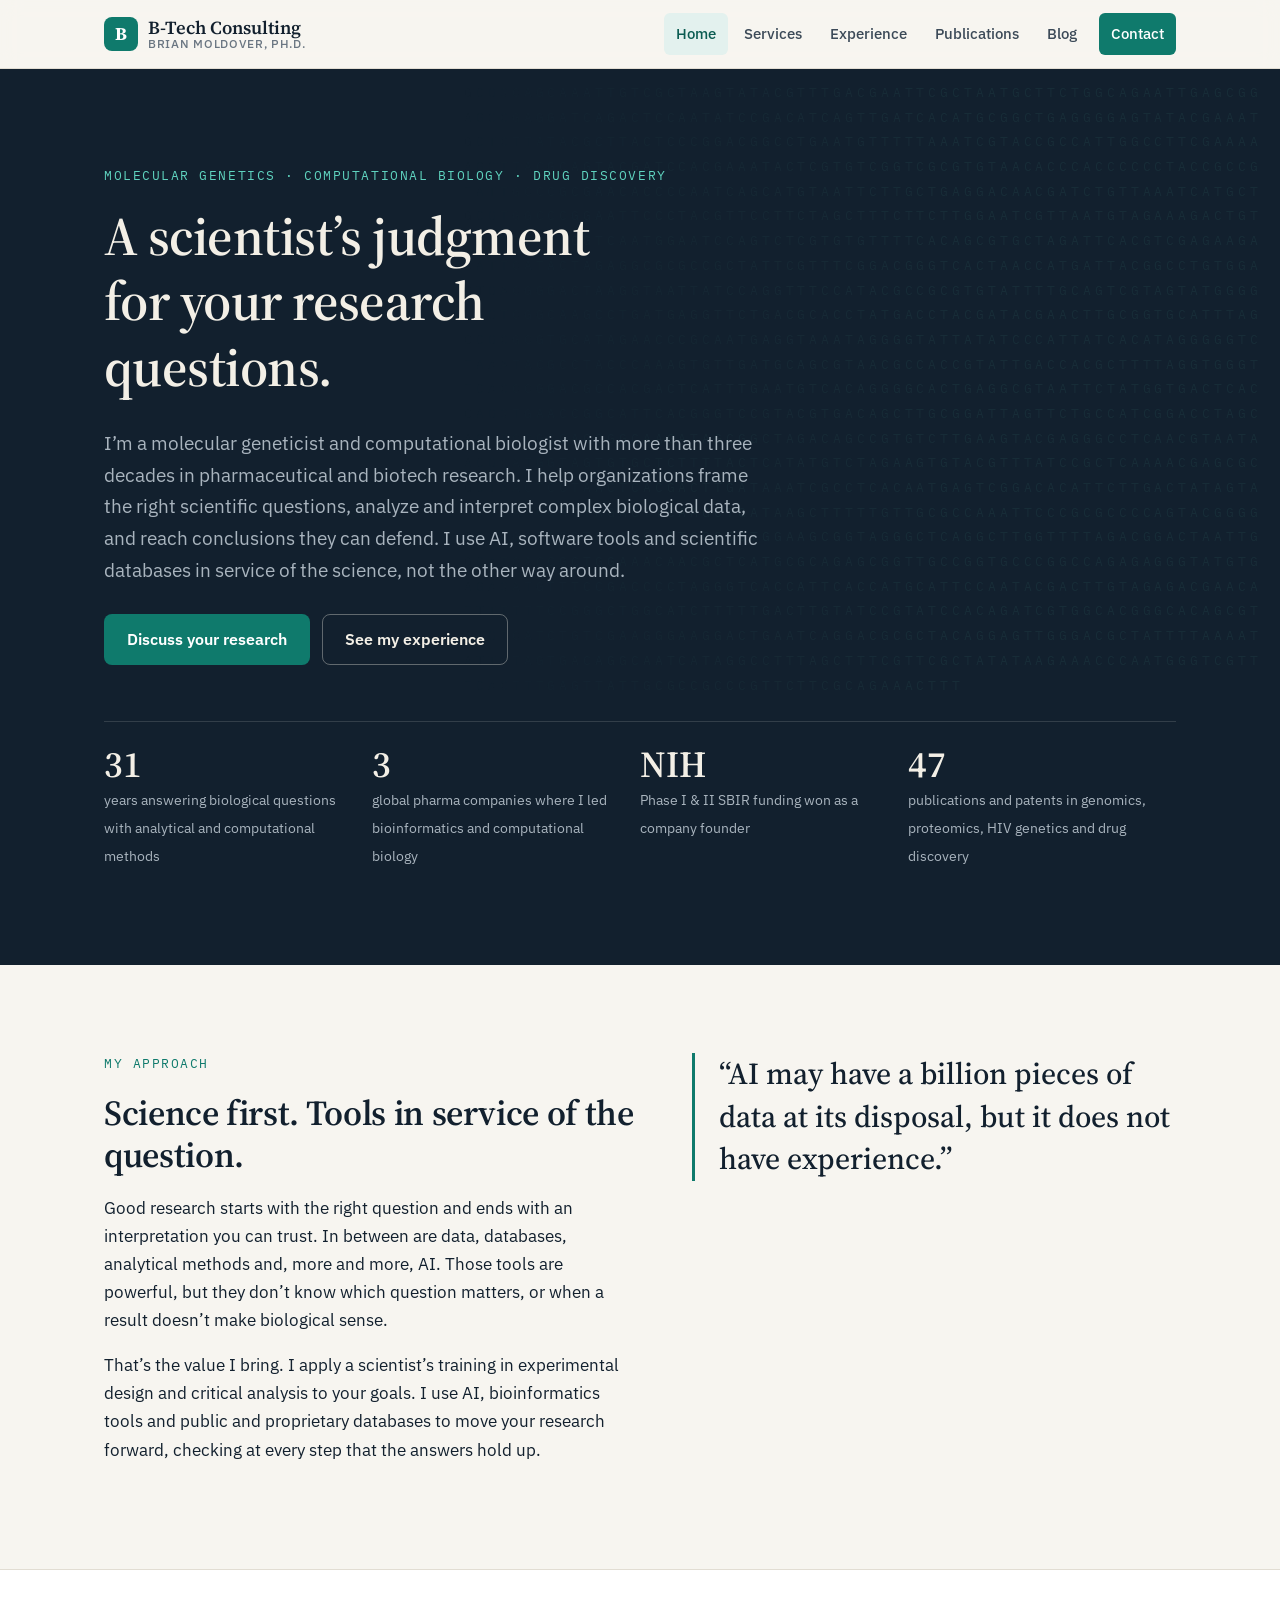
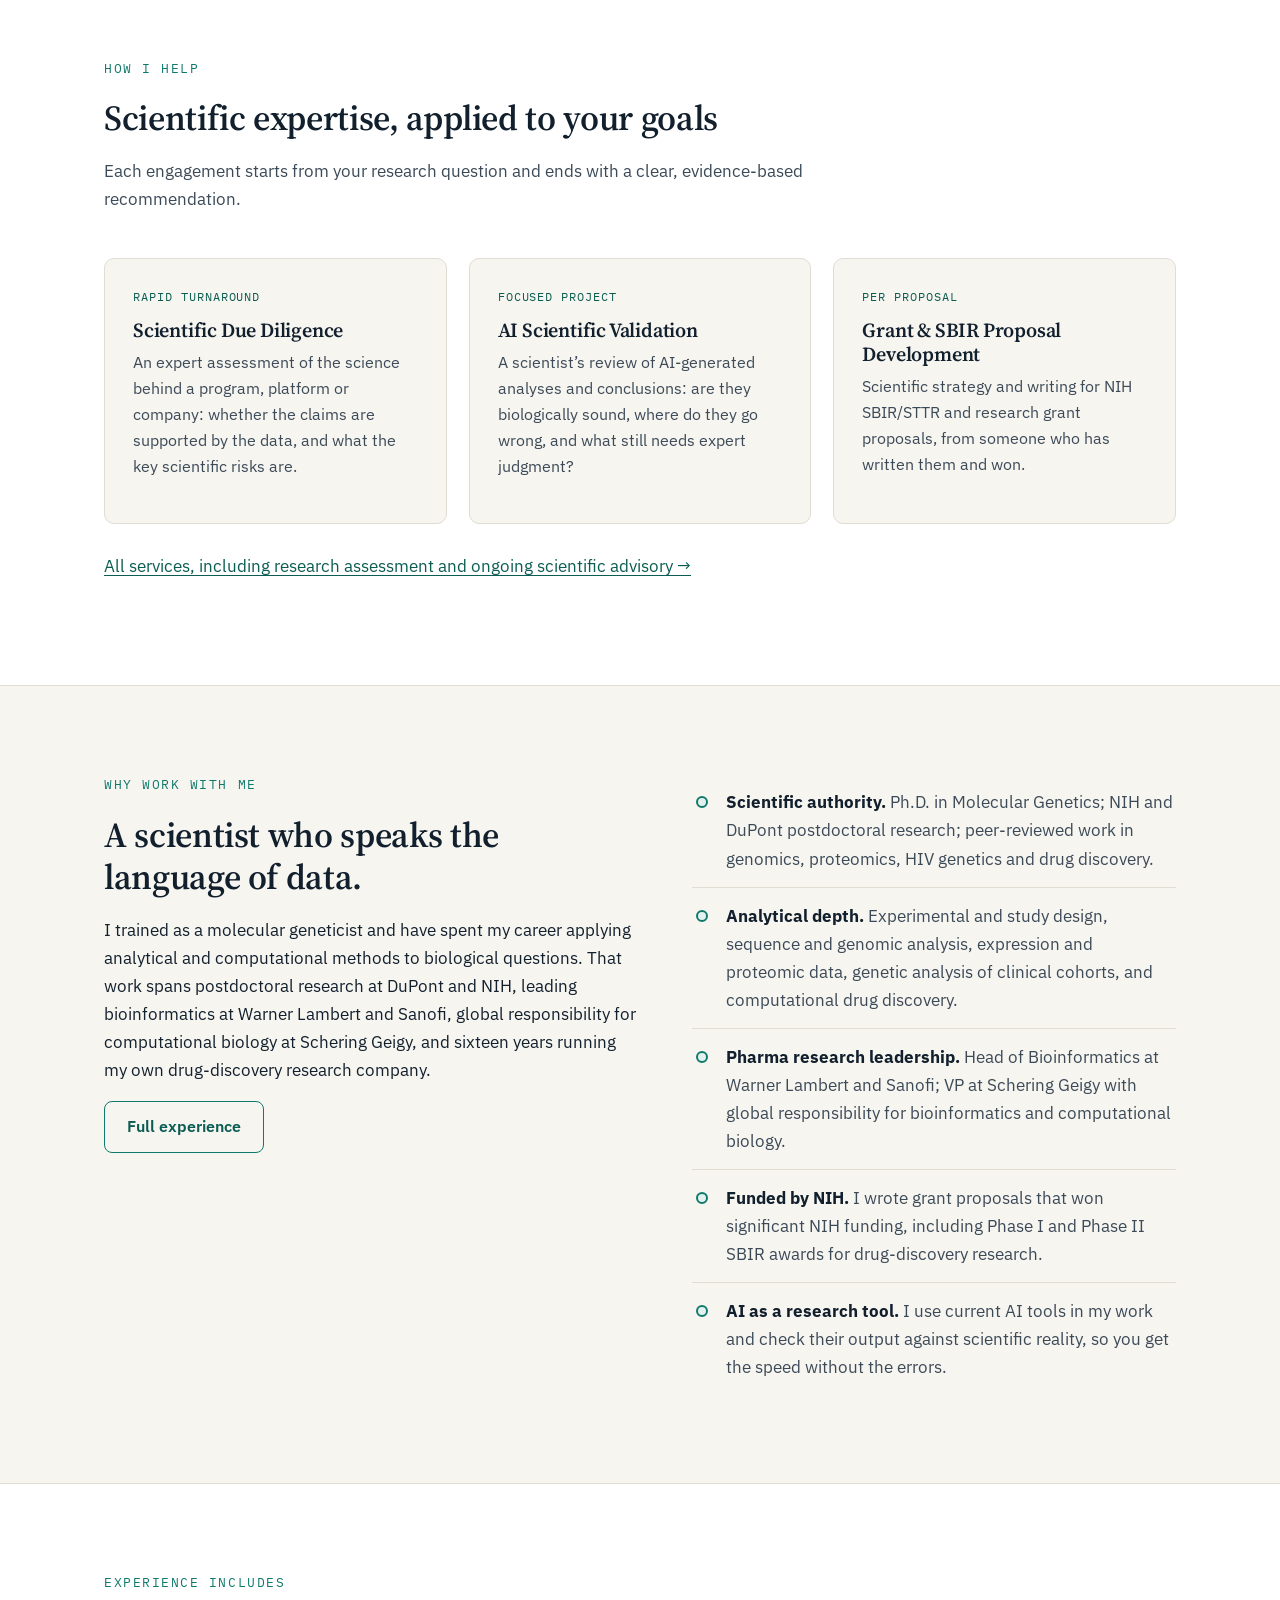
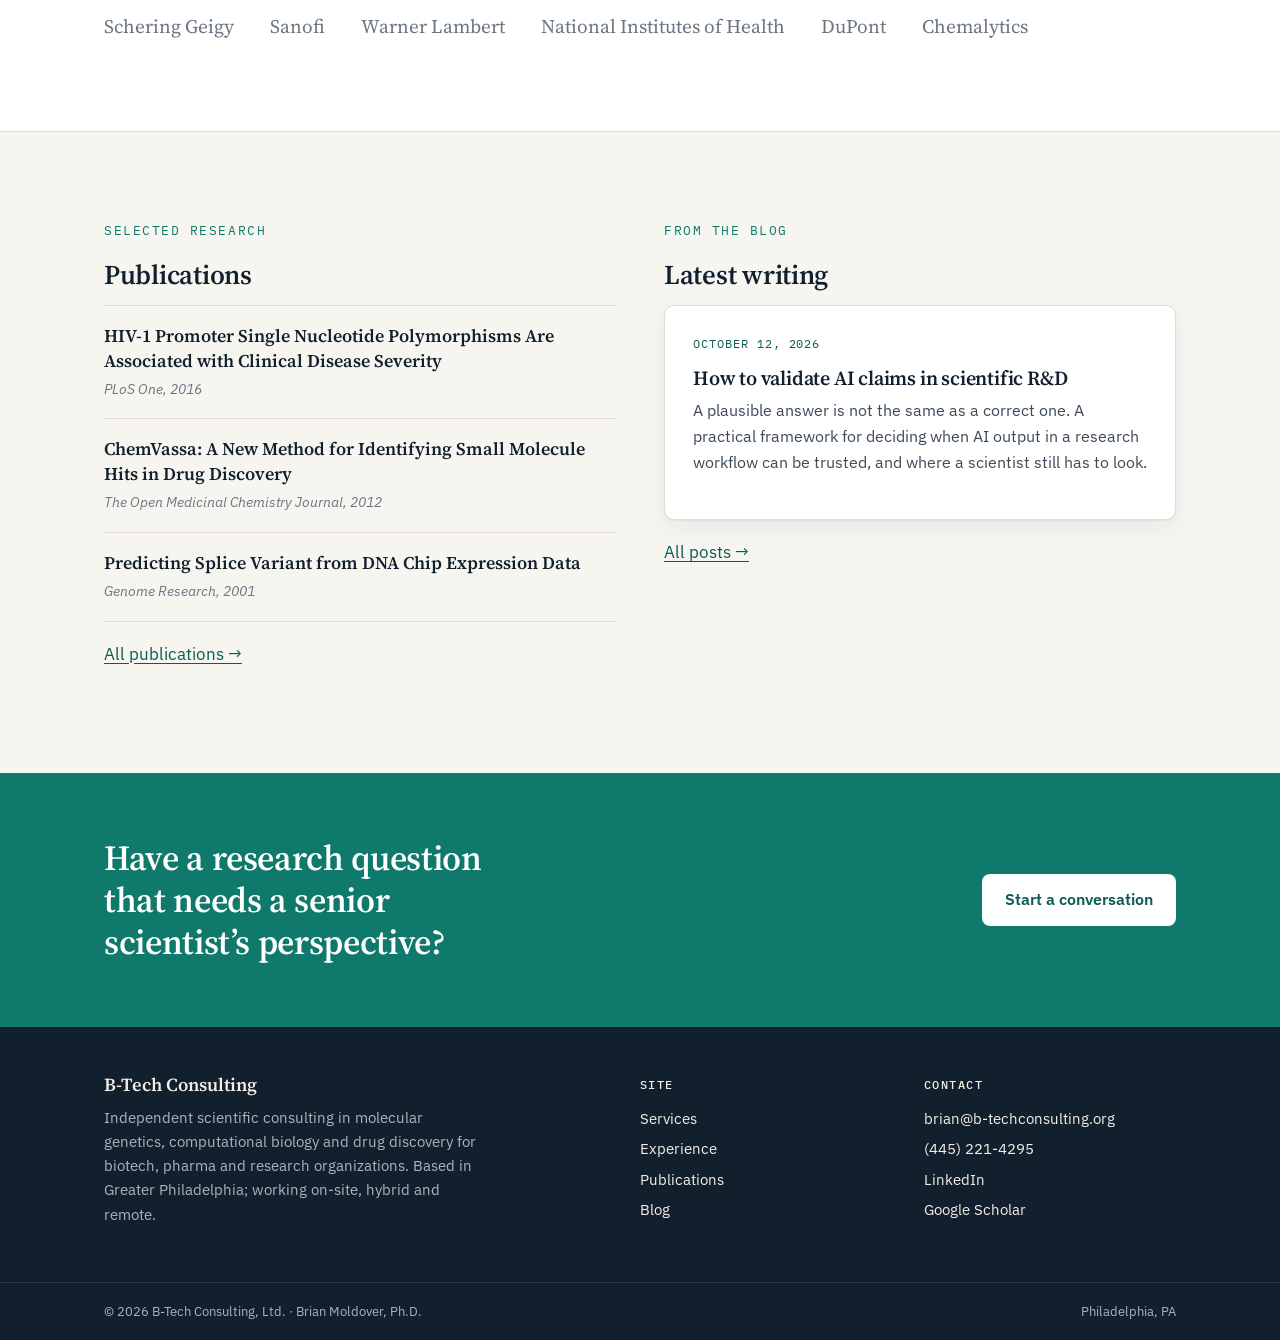
==== commit a8cbcb50: "new files" ====
--- a/index.html
+++ b/index.html
@@ -1,10 +1,10 @@
 <!doctype html>
 <html lang="en">
-<meta name="google-site-verification" content="sEeypEH5U_y6KRdRaAp69ad97KeIBZVxZuA_dasijEY" />
-  <head>
+<head>
   <meta charset="utf-8">
   <meta name="viewport" content="width=device-width, initial-scale=1">
   <title>B-Tech Consulting | Scientific Consulting in Molecular Genetics &amp; Computational Biology</title>
+  <link rel="canonical" href="https://b-techconsulting.com/">
   <meta name="description" content="Brian Moldover, Ph.D. — scientific consultant in molecular genetics, computational biology and drug discovery, using AI and data tools to advance clients&#x27; research goals.">
   <meta property="og:title" content="B-Tech Consulting | Scientific Consulting in Molecular Genetics &amp; Computational Biology">
   <meta property="og:description" content="Brian Moldover, Ph.D. — scientific consultant in molecular genetics, computational biology and drug discovery, using AI and data tools to advance clients&#x27; research goals.">
@@ -142,11 +142,13 @@
         <div>
           <div class="eyebrow">From the blog</div>
           <h2 style="font-size:1.7rem">Latest writing</h2>
+          <!-- LATEST-POST:START -->
           <a class="card card-link" href="blog/validating-ai-claims-in-scientific-rd.html">
             <span class="tag">October 12, 2026</span>
             <h3>How to validate AI claims in scientific R&amp;D</h3>
             <p>A plausible answer is not the same as a correct one. A practical framework for deciding when AI output in a research workflow can be trusted, and where a scientist still has to look.</p>
           </a>
+          <!-- LATEST-POST:END -->
           <p style="margin-top:18px"><a href="blog.html">All posts &rarr;</a></p>
         </div>
       </div>
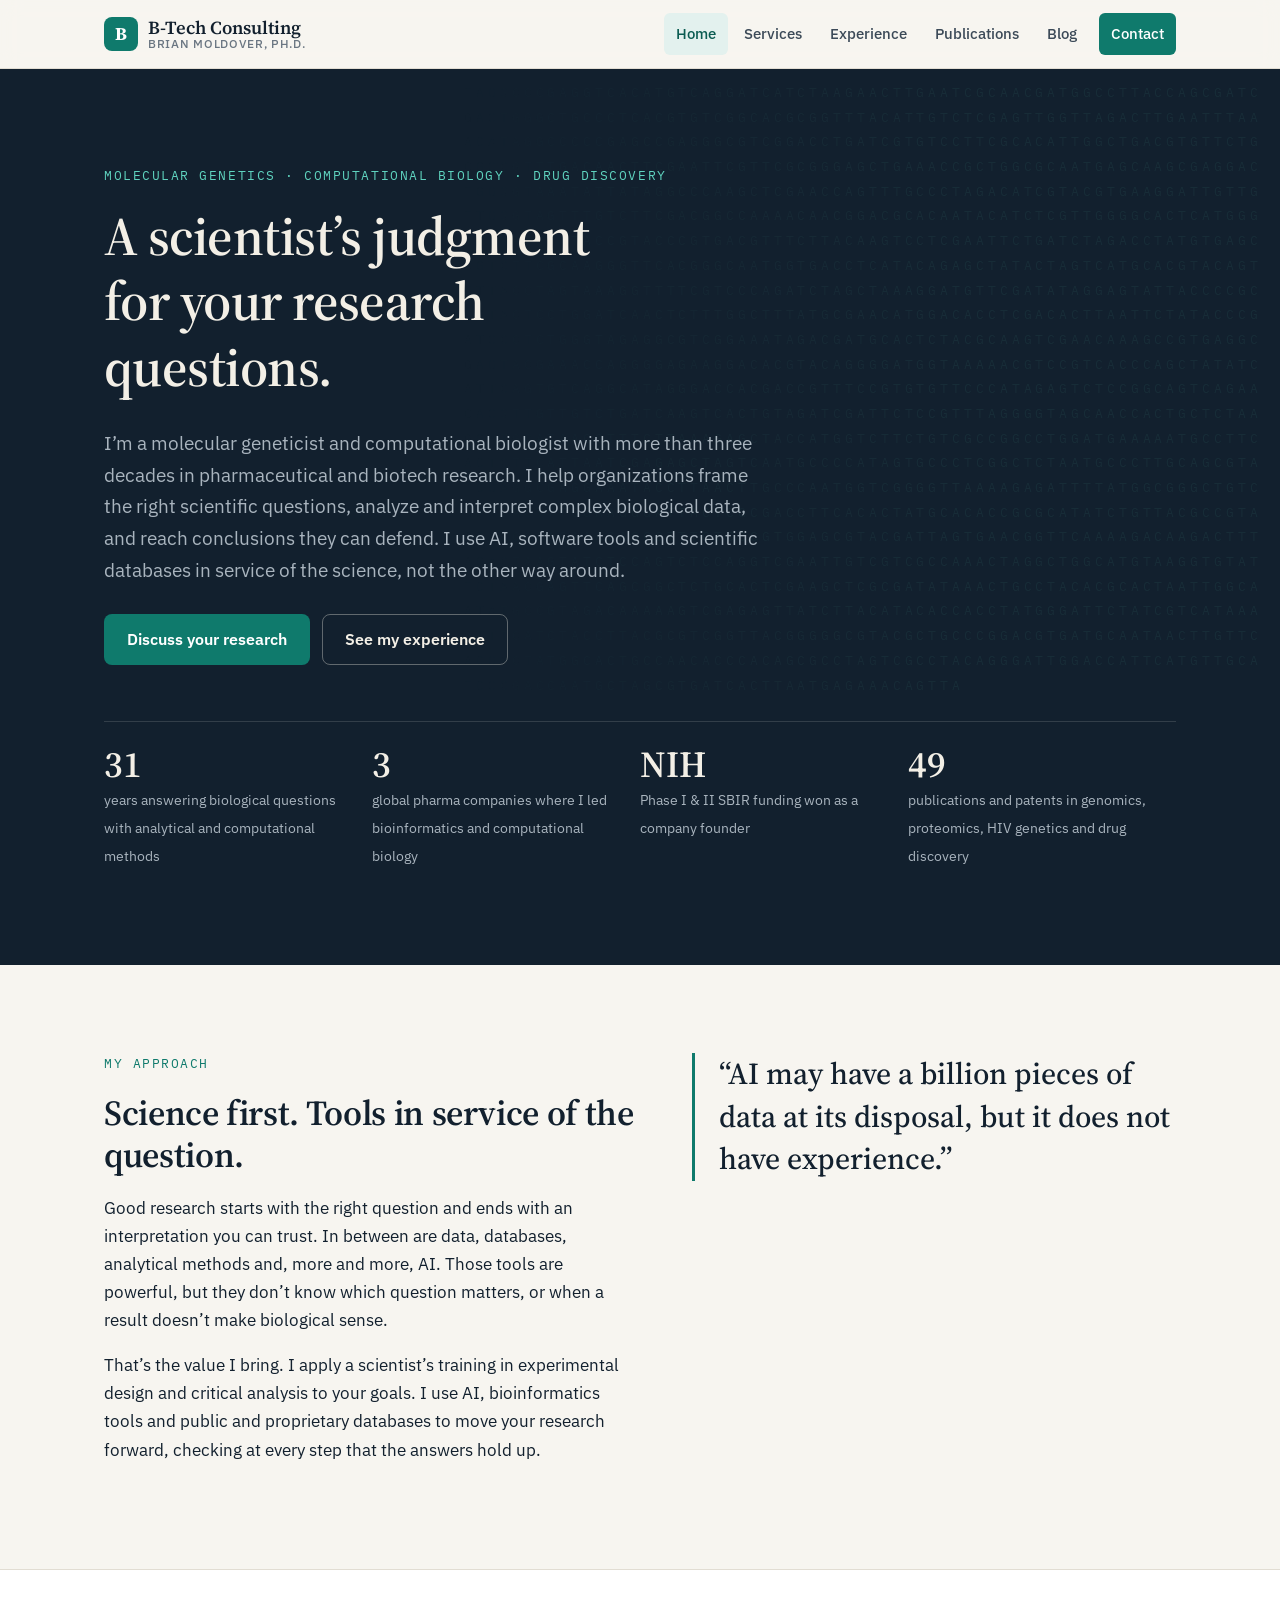
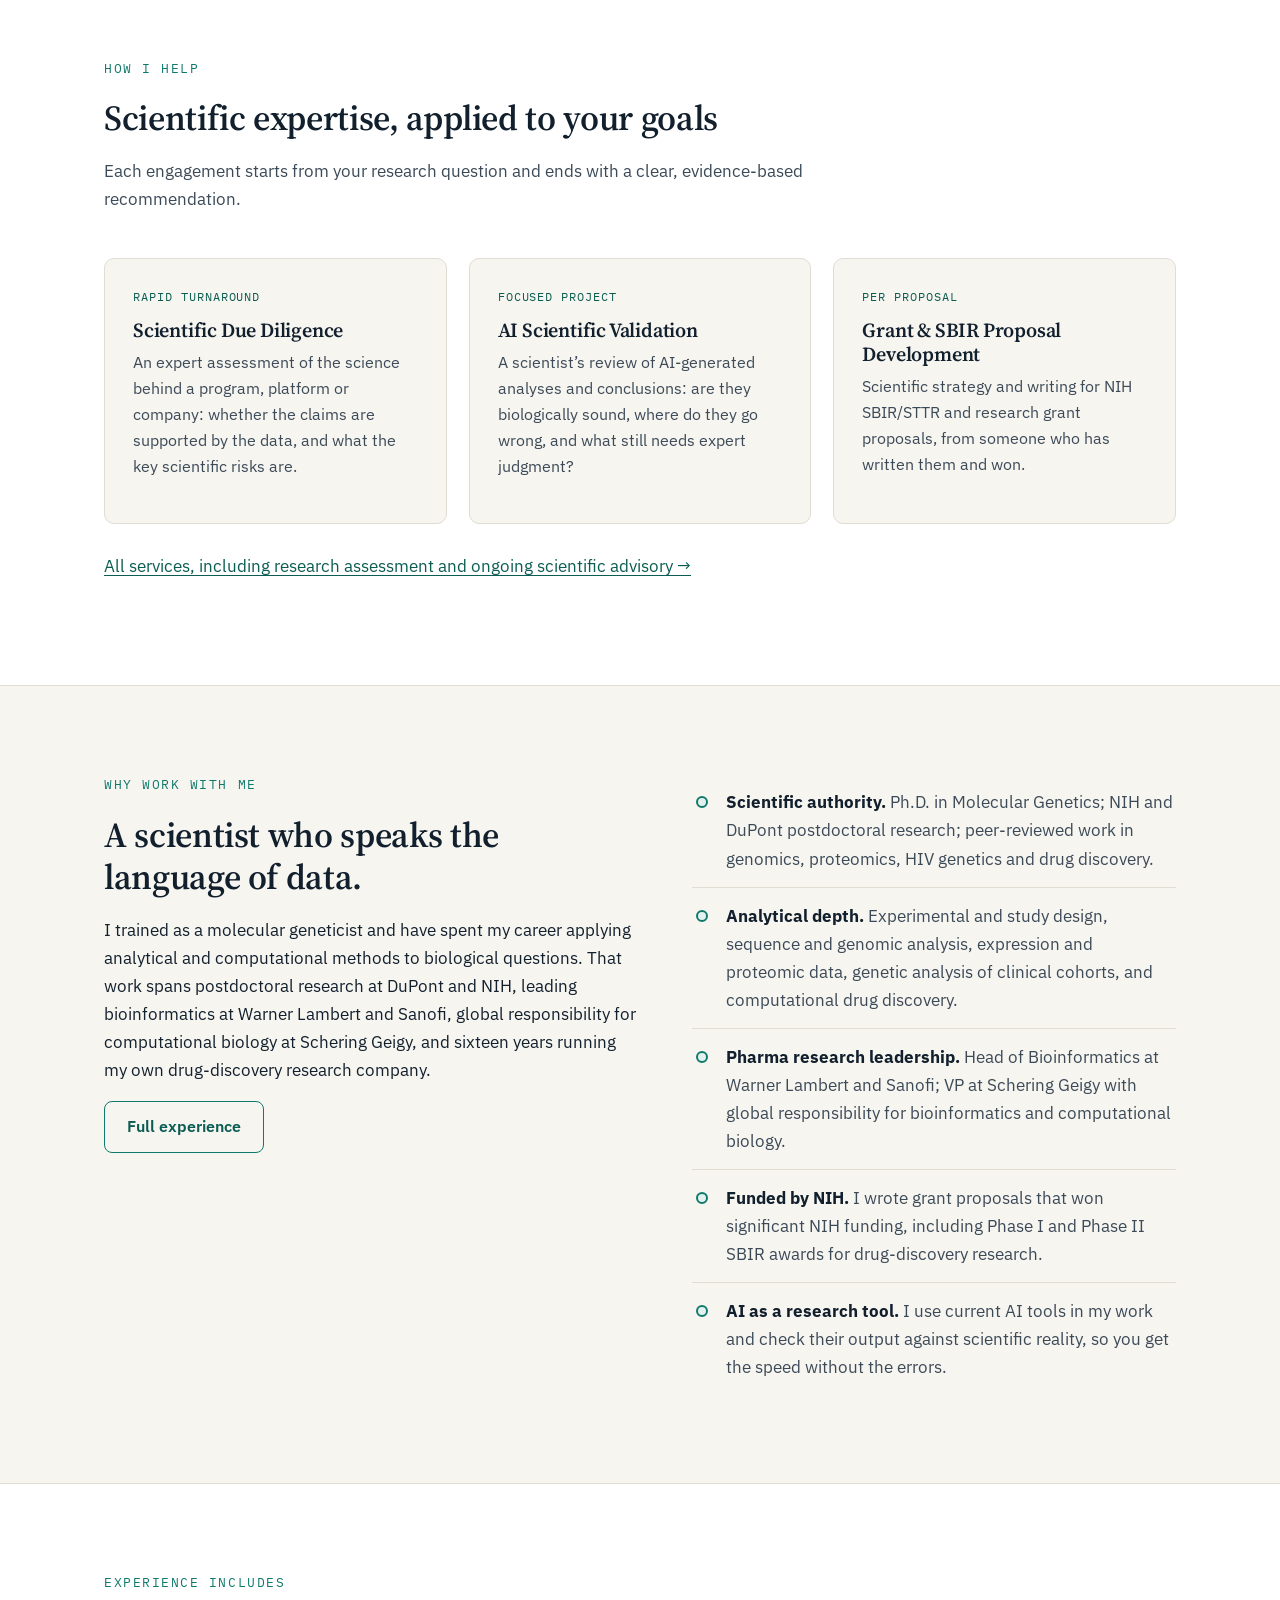
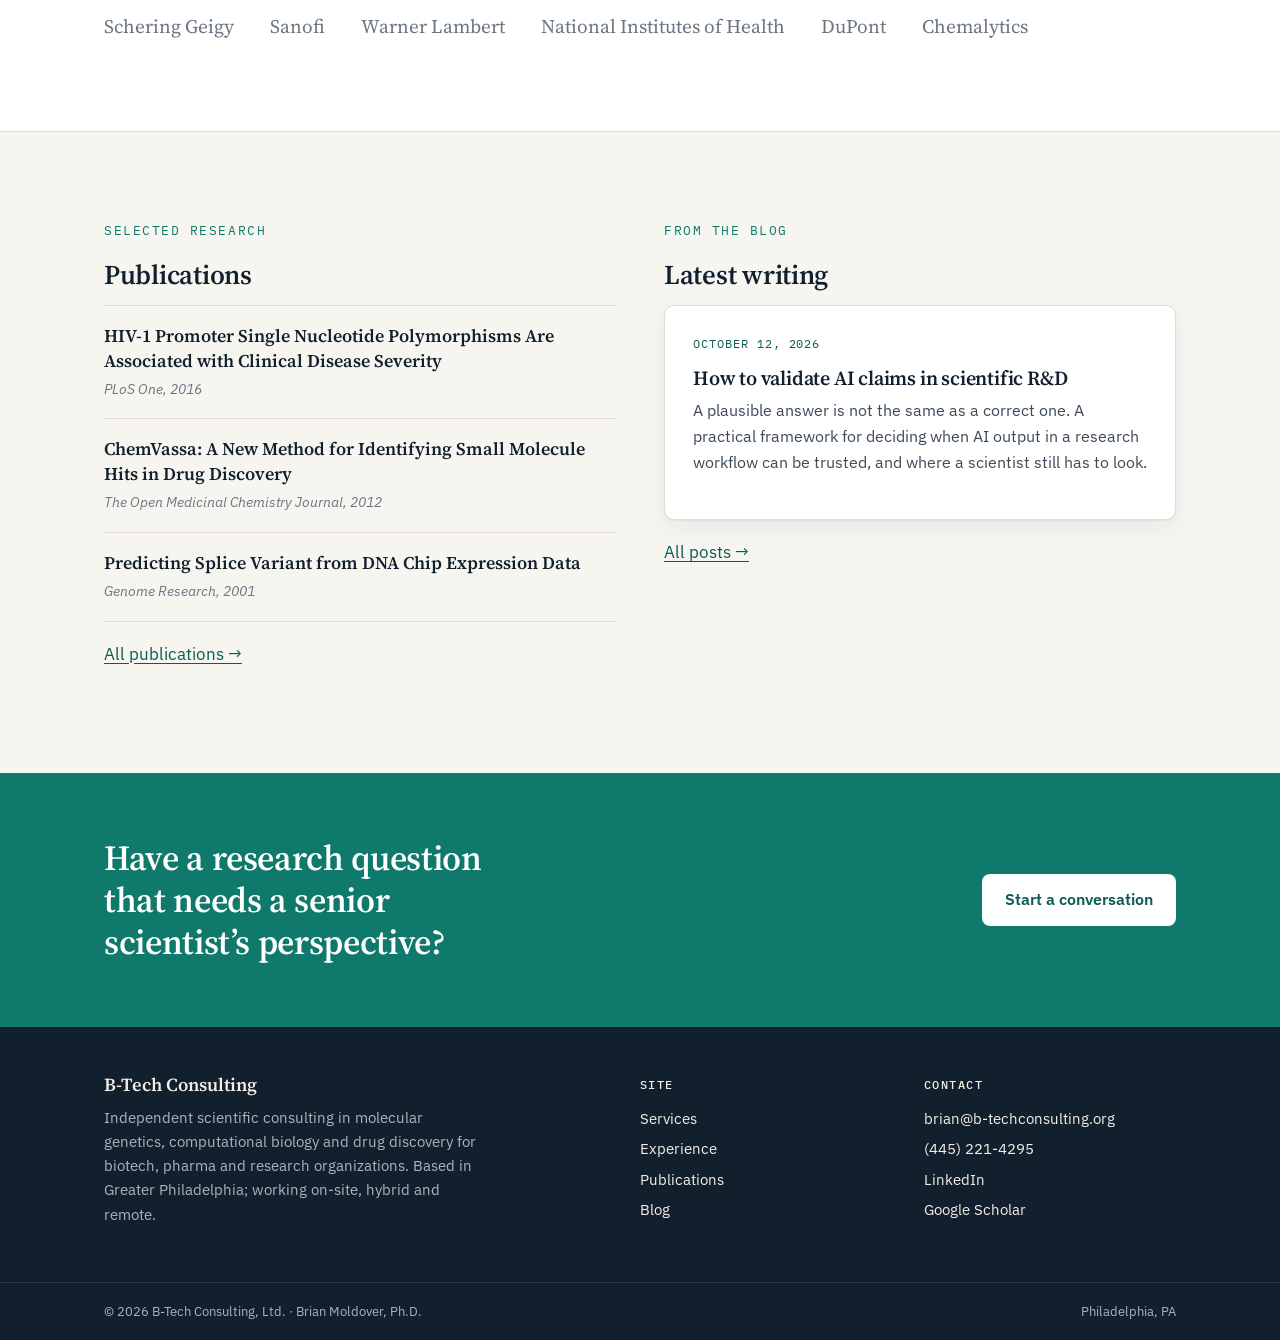
==== commit 062e4eb4: "Use clean URLs in internal links; add robots.txt; refresh sitemap" ====
--- a/index.html
+++ b/index.html
@@ -4,7 +4,7 @@
   <meta charset="utf-8">
   <meta name="viewport" content="width=device-width, initial-scale=1">
   <title>B-Tech Consulting | Scientific Consulting in Molecular Genetics &amp; Computational Biology</title>
-  <link rel="canonical" href="https://b-techconsulting.com/">
+  <link rel="canonical" href="https://b-techconsulting.org/">
   <meta name="description" content="Brian Moldover, Ph.D. — scientific consultant in molecular genetics, computational biology and drug discovery, using AI and data tools to advance clients&#x27; research goals.">
   <meta property="og:title" content="B-Tech Consulting | Scientific Consulting in Molecular Genetics &amp; Computational Biology">
   <meta property="og:description" content="Brian Moldover, Ph.D. — scientific consultant in molecular genetics, computational biology and drug discovery, using AI and data tools to advance clients&#x27; research goals.">
@@ -17,18 +17,18 @@
   <a class="skip" href="#main">Skip to content</a>
   <header class="site-header">
     <div class="wrap">
-      <a class="brand" href="index.html" aria-label="B-Tech Consulting home">
+      <a class="brand" href="/" aria-label="B-Tech Consulting home">
         <span class="brand-mark" aria-hidden="true">B</span>
         <span class="brand-name">B-Tech Consulting<small>Brian Moldover, Ph.D.</small></span>
       </a>
       <button class="menu-btn" aria-expanded="false" aria-controls="site-nav">Menu</button>
       <nav class="nav" id="site-nav" aria-label="Main">
-        <a href="index.html" aria-current="page">Home</a>
-        <a href="services.html">Services</a>
-        <a href="experience.html">Experience</a>
-        <a href="publications.html">Publications</a>
-        <a href="blog.html">Blog</a>
-        <a class="nav-cta" href="contact.html">Contact</a>
+        <a href="/" aria-current="page">Home</a>
+        <a href="/services">Services</a>
+        <a href="/experience">Experience</a>
+        <a href="/publications">Publications</a>
+        <a href="/blog">Blog</a>
+        <a class="nav-cta" href="/contact">Contact</a>
       </nav>
     </div>
   </header>
@@ -41,14 +41,14 @@
         <h1>A scientist&rsquo;s judgment for your research questions.</h1>
         <p class="lede">I&rsquo;m a molecular geneticist and computational biologist with more than three decades in pharmaceutical and biotech research. I help organizations frame the right scientific questions, analyze and interpret complex biological data, and reach conclusions they can defend. I use AI, software tools and scientific databases in service of the science, not the other way around.</p>
         <div class="btns">
-          <a class="btn btn-primary" href="contact.html">Discuss your research</a>
-          <a class="btn btn-ghost" href="experience.html">See my experience</a>
+          <a class="btn btn-primary" href="/contact">Discuss your research</a>
+          <a class="btn btn-ghost" href="/experience">See my experience</a>
         </div>
         <div class="stats">
           <div class="stat"><b>31</b><span>years answering biological questions with analytical and computational methods</span></div>
           <div class="stat"><b>3</b><span>global pharma companies where I led bioinformatics and computational biology</span></div>
           <div class="stat"><b>NIH</b><span>Phase I &amp; II SBIR funding won as a company founder</span></div>
-          <div class="stat"><b>47</b><span>publications and patents in genomics, proteomics, HIV genetics and drug discovery</span></div>
+          <div class="stat"><b>49</b><span>publications and patents in genomics, proteomics, HIV genetics and drug discovery</span></div>
         </div>
       </div>
     </section>
@@ -73,23 +73,23 @@
           <p>Each engagement starts from your research question and ends with a clear, evidence-based recommendation.</p>
         </div>
         <div class="grid grid-3">
-          <a class="card card-link" href="services.html#diligence">
+          <a class="card card-link" href="/services#diligence">
             <span class="tag">Rapid turnaround</span>
             <h3>Scientific Due Diligence</h3>
             <p>An expert assessment of the science behind a program, platform or company: whether the claims are supported by the data, and what the key scientific risks are.</p>
           </a>
-          <a class="card card-link" href="services.html#validation">
+          <a class="card card-link" href="/services#validation">
             <span class="tag">Focused project</span>
             <h3>AI Scientific Validation</h3>
             <p>A scientist&rsquo;s review of AI-generated analyses and conclusions: are they biologically sound, where do they go wrong, and what still needs expert judgment?</p>
           </a>
-          <a class="card card-link" href="services.html#grants">
+          <a class="card card-link" href="/services#grants">
             <span class="tag">Per proposal</span>
             <h3>Grant &amp; SBIR Proposal Development</h3>
             <p>Scientific strategy and writing for NIH SBIR/STTR and research grant proposals, from someone who has written them and won.</p>
           </a>
         </div>
-        <p style="margin-top:28px"><a href="services.html">All services, including research assessment and ongoing scientific advisory &rarr;</a></p>
+        <p style="margin-top:28px"><a href="/services">All services, including research assessment and ongoing scientific advisory &rarr;</a></p>
       </div>
     </section>
 
@@ -99,7 +99,7 @@
           <div class="eyebrow">Why work with me</div>
           <h2>A scientist who speaks the language of data.</h2>
           <p>I trained as a molecular geneticist and have spent my career applying analytical and computational methods to biological questions. That work spans postdoctoral research at DuPont and NIH, leading bioinformatics at Warner Lambert and Sanofi, global responsibility for computational biology at Schering Geigy, and sixteen years running my own drug-discovery research company.</p>
-          <p><a class="btn btn-outline" href="experience.html">Full experience</a></p>
+          <p><a class="btn btn-outline" href="/experience">Full experience</a></p>
         </div>
         <ul class="checklist">
           <li><strong>Scientific authority.</strong> Ph.D. in Molecular Genetics; NIH and DuPont postdoctoral research; peer-reviewed work in genomics, proteomics, HIV genetics and drug discovery.</li>
@@ -137,19 +137,19 @@
             <div class="pub-title"><a href="https://doi.org/10.1101/gr.165501" target="_blank" rel="noopener">Predicting Splice Variant from DNA Chip Expression Data</a></div>
             <div class="pub-venue">Genome Research, 2001</div>
           </div>
-<p style="margin-top:18px"><a href="publications.html">All publications &rarr;</a></p>
+<p style="margin-top:18px"><a href="/publications">All publications &rarr;</a></p>
         </div>
         <div>
           <div class="eyebrow">From the blog</div>
           <h2 style="font-size:1.7rem">Latest writing</h2>
           <!-- LATEST-POST:START -->
-          <a class="card card-link" href="blog/validating-ai-claims-in-scientific-rd.html">
+          <a class="card card-link" href="/blog/validating-ai-claims-in-scientific-rd">
             <span class="tag">October 12, 2026</span>
             <h3>How to validate AI claims in scientific R&amp;D</h3>
             <p>A plausible answer is not the same as a correct one. A practical framework for deciding when AI output in a research workflow can be trusted, and where a scientist still has to look.</p>
           </a>
           <!-- LATEST-POST:END -->
-          <p style="margin-top:18px"><a href="blog.html">All posts &rarr;</a></p>
+          <p style="margin-top:18px"><a href="/blog">All posts &rarr;</a></p>
         </div>
       </div>
     </section>
@@ -157,7 +157,7 @@
     <section class="cta-band">
       <div class="wrap">
         <h2>Have a research question that needs a senior scientist&rsquo;s perspective?</h2>
-        <a class="btn" href="contact.html">Start a conversation</a>
+        <a class="btn" href="/contact">Start a conversation</a>
       </div>
     </section>
   </main>
@@ -170,10 +170,10 @@
       <div>
         <h4>Site</h4>
         <ul>
-          <li><a href="services.html">Services</a></li>
-          <li><a href="experience.html">Experience</a></li>
-          <li><a href="publications.html">Publications</a></li>
-          <li><a href="blog.html">Blog</a></li>
+          <li><a href="/services">Services</a></li>
+          <li><a href="/experience">Experience</a></li>
+          <li><a href="/publications">Publications</a></li>
+          <li><a href="/blog">Blog</a></li>
         </ul>
       </div>
       <div>
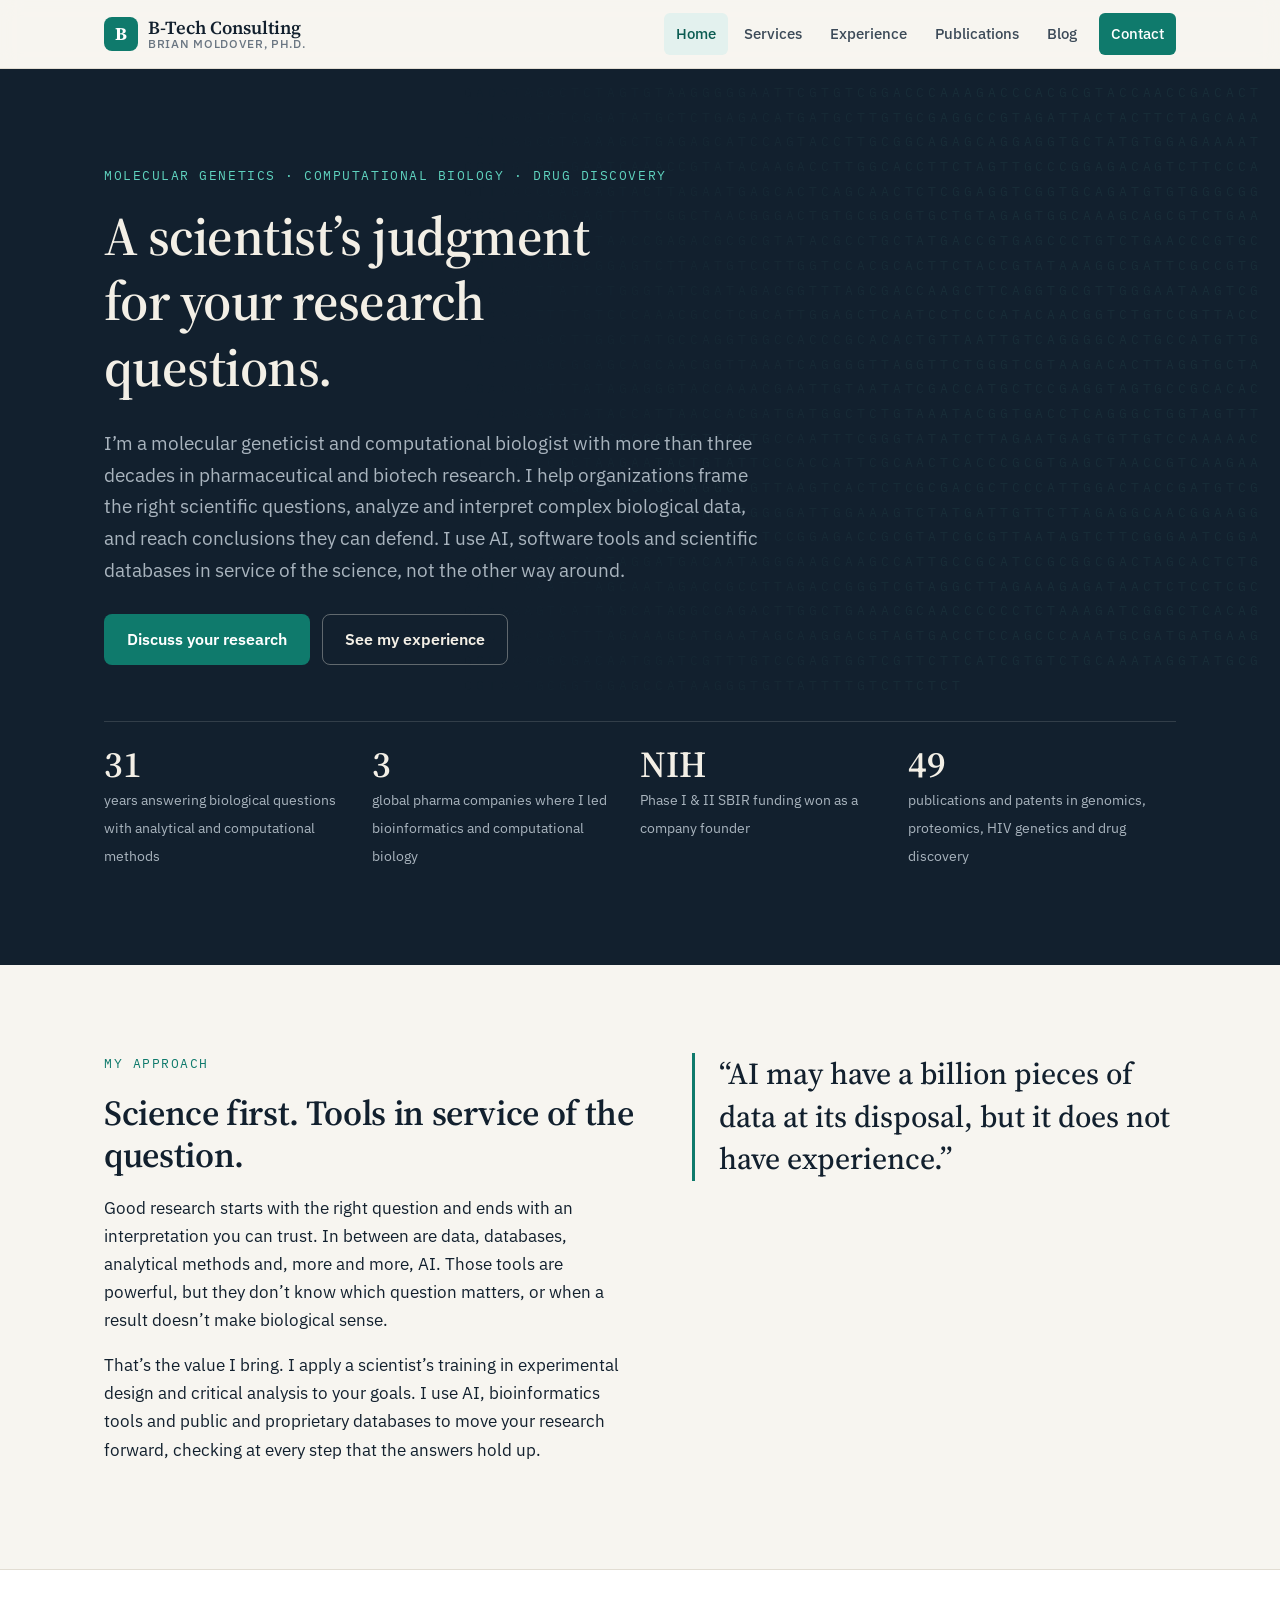
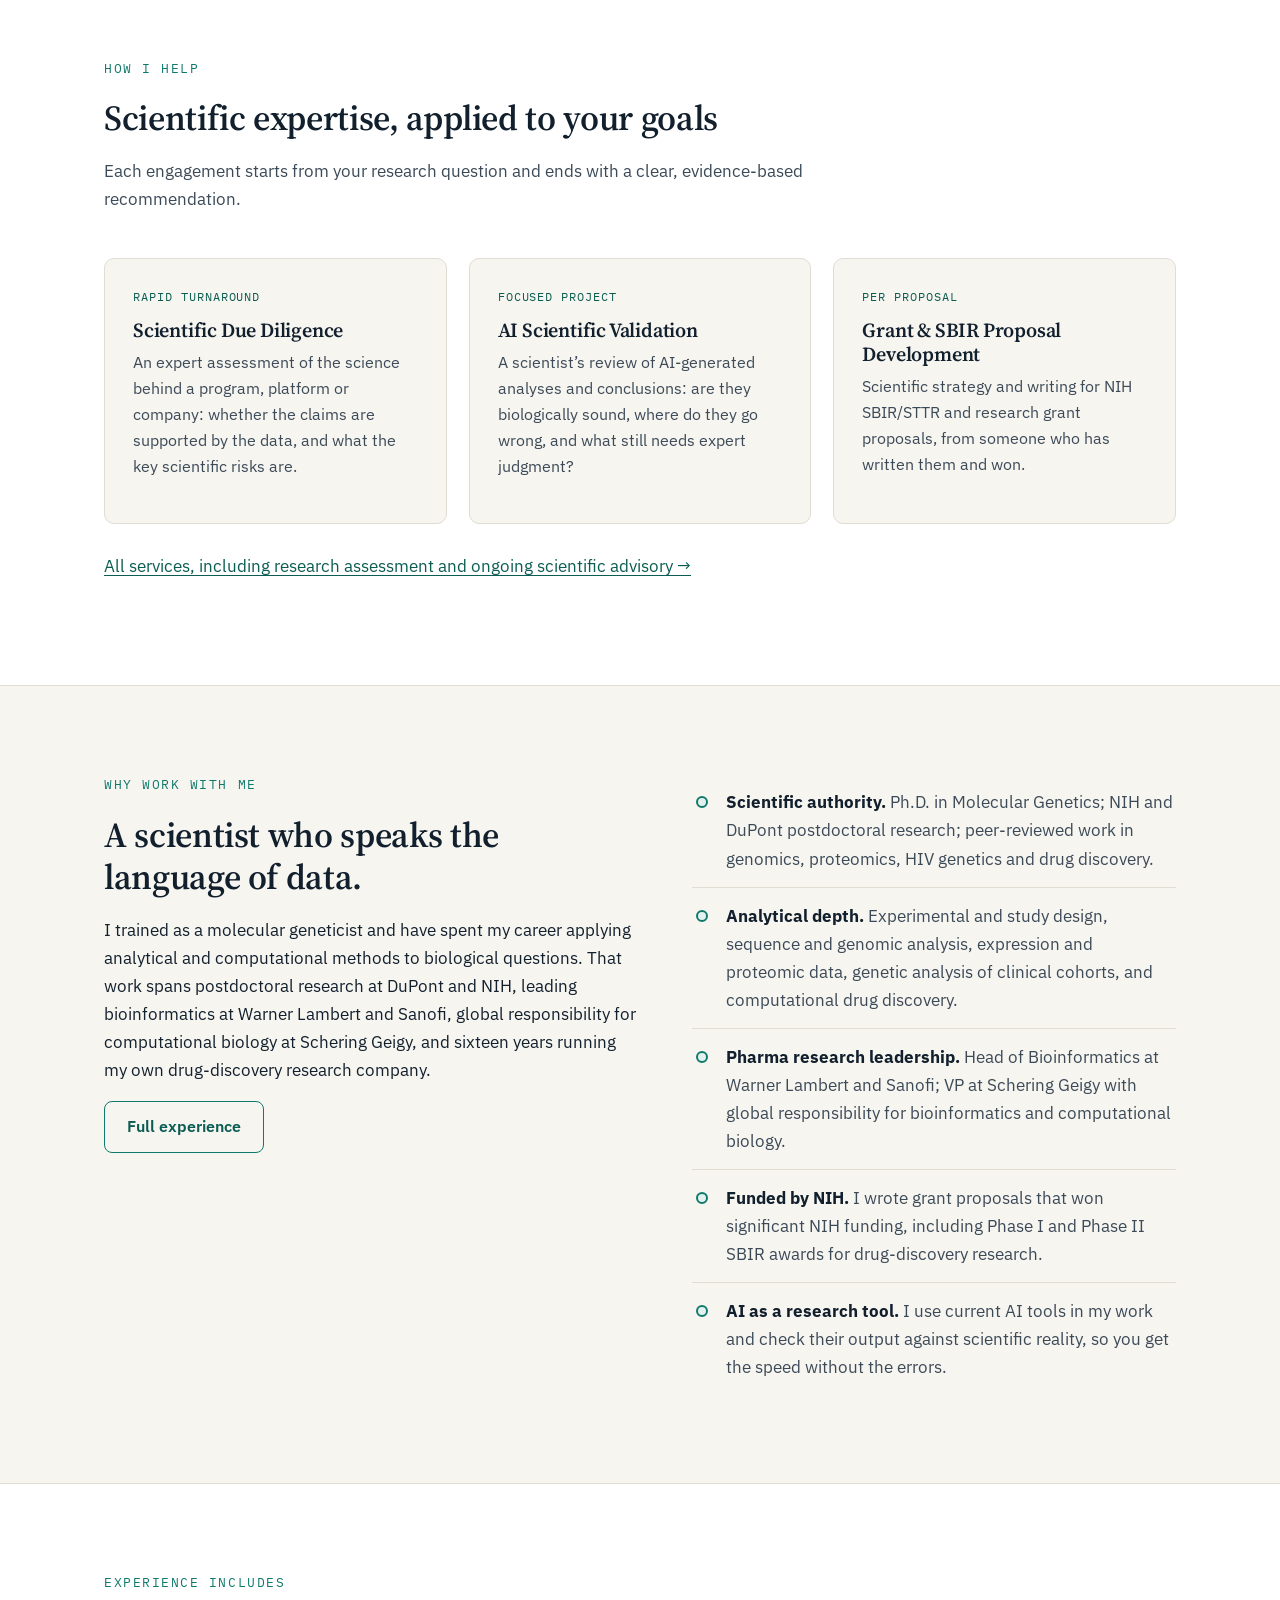
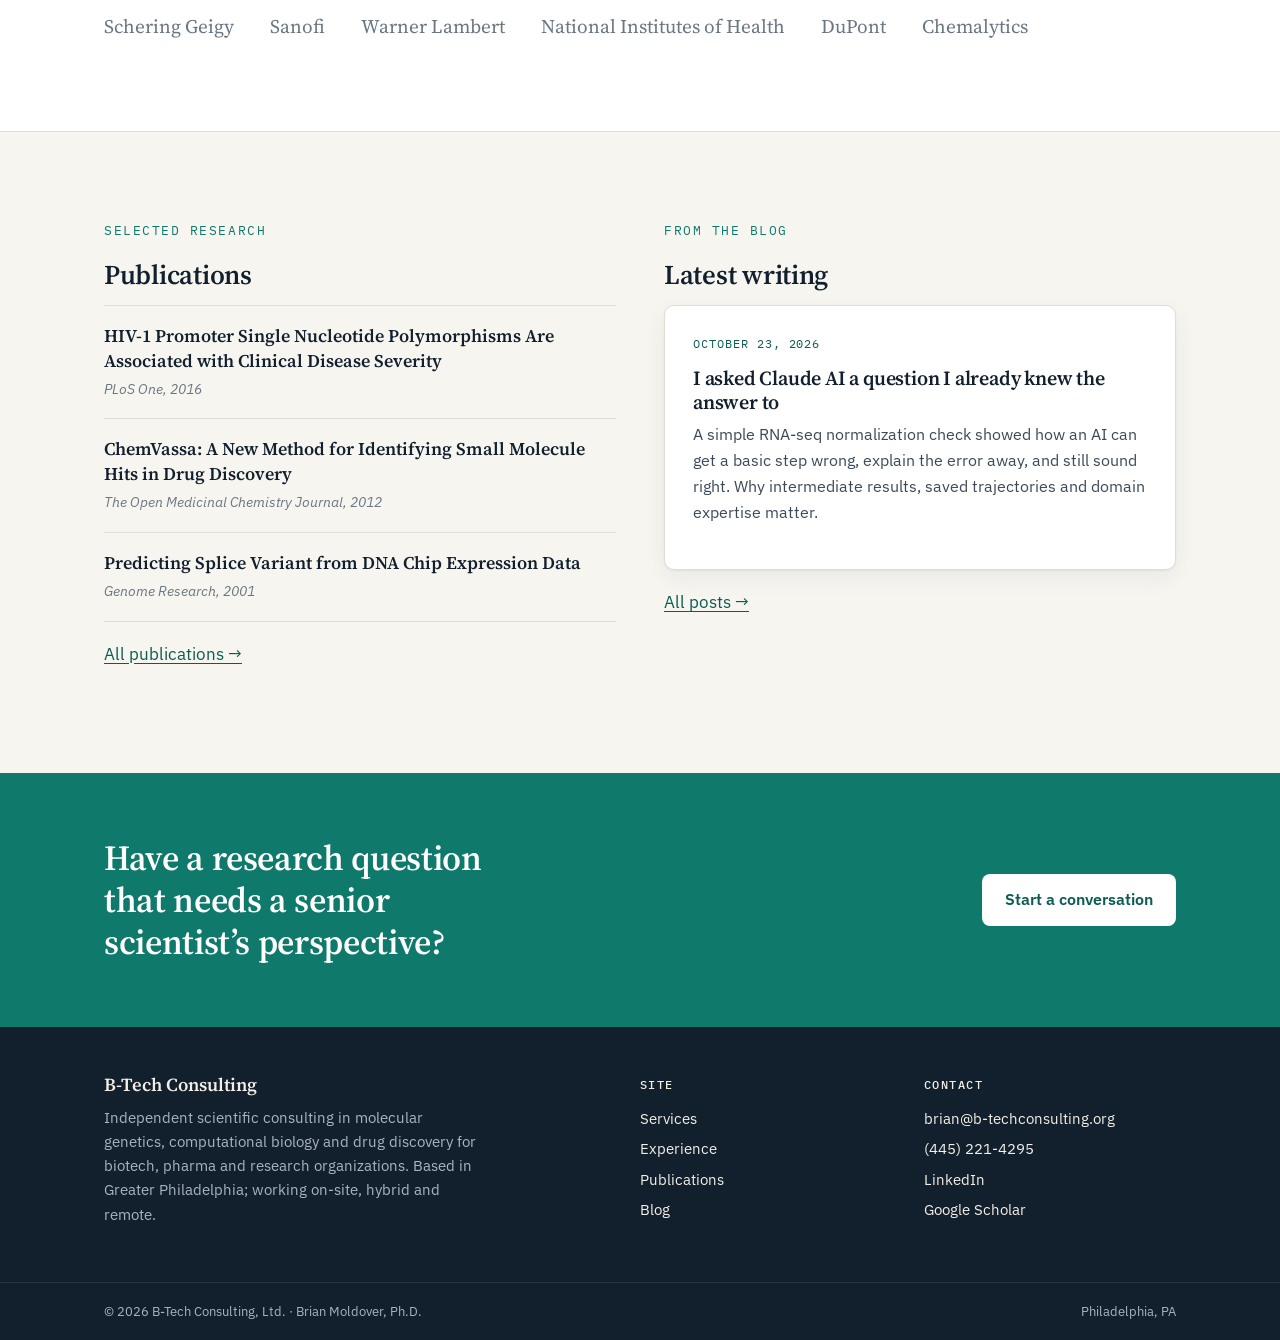
==== commit 41a09edf: "New post: I asked Claude AI a question I already knew the answer to" ====
--- a/index.html
+++ b/index.html
@@ -143,10 +143,10 @@
           <div class="eyebrow">From the blog</div>
           <h2 style="font-size:1.7rem">Latest writing</h2>
           <!-- LATEST-POST:START -->
-          <a class="card card-link" href="/blog/validating-ai-claims-in-scientific-rd">
-            <span class="tag">October 12, 2026</span>
-            <h3>How to validate AI claims in scientific R&amp;D</h3>
-            <p>A plausible answer is not the same as a correct one. A practical framework for deciding when AI output in a research workflow can be trusted, and where a scientist still has to look.</p>
+          <a class="card card-link" href="/blog/i-asked-claude-ai-a-question-i-already-knew-the-answer-to">
+            <span class="tag">October 23, 2026</span>
+            <h3>I asked Claude AI a question I already knew the answer to</h3>
+            <p>A simple RNA-seq normalization check showed how an AI can get a basic step wrong, explain the error away, and still sound right. Why intermediate results, saved trajectories and domain expertise matter.</p>
           </a>
           <!-- LATEST-POST:END -->
           <p style="margin-top:18px"><a href="/blog">All posts &rarr;</a></p>
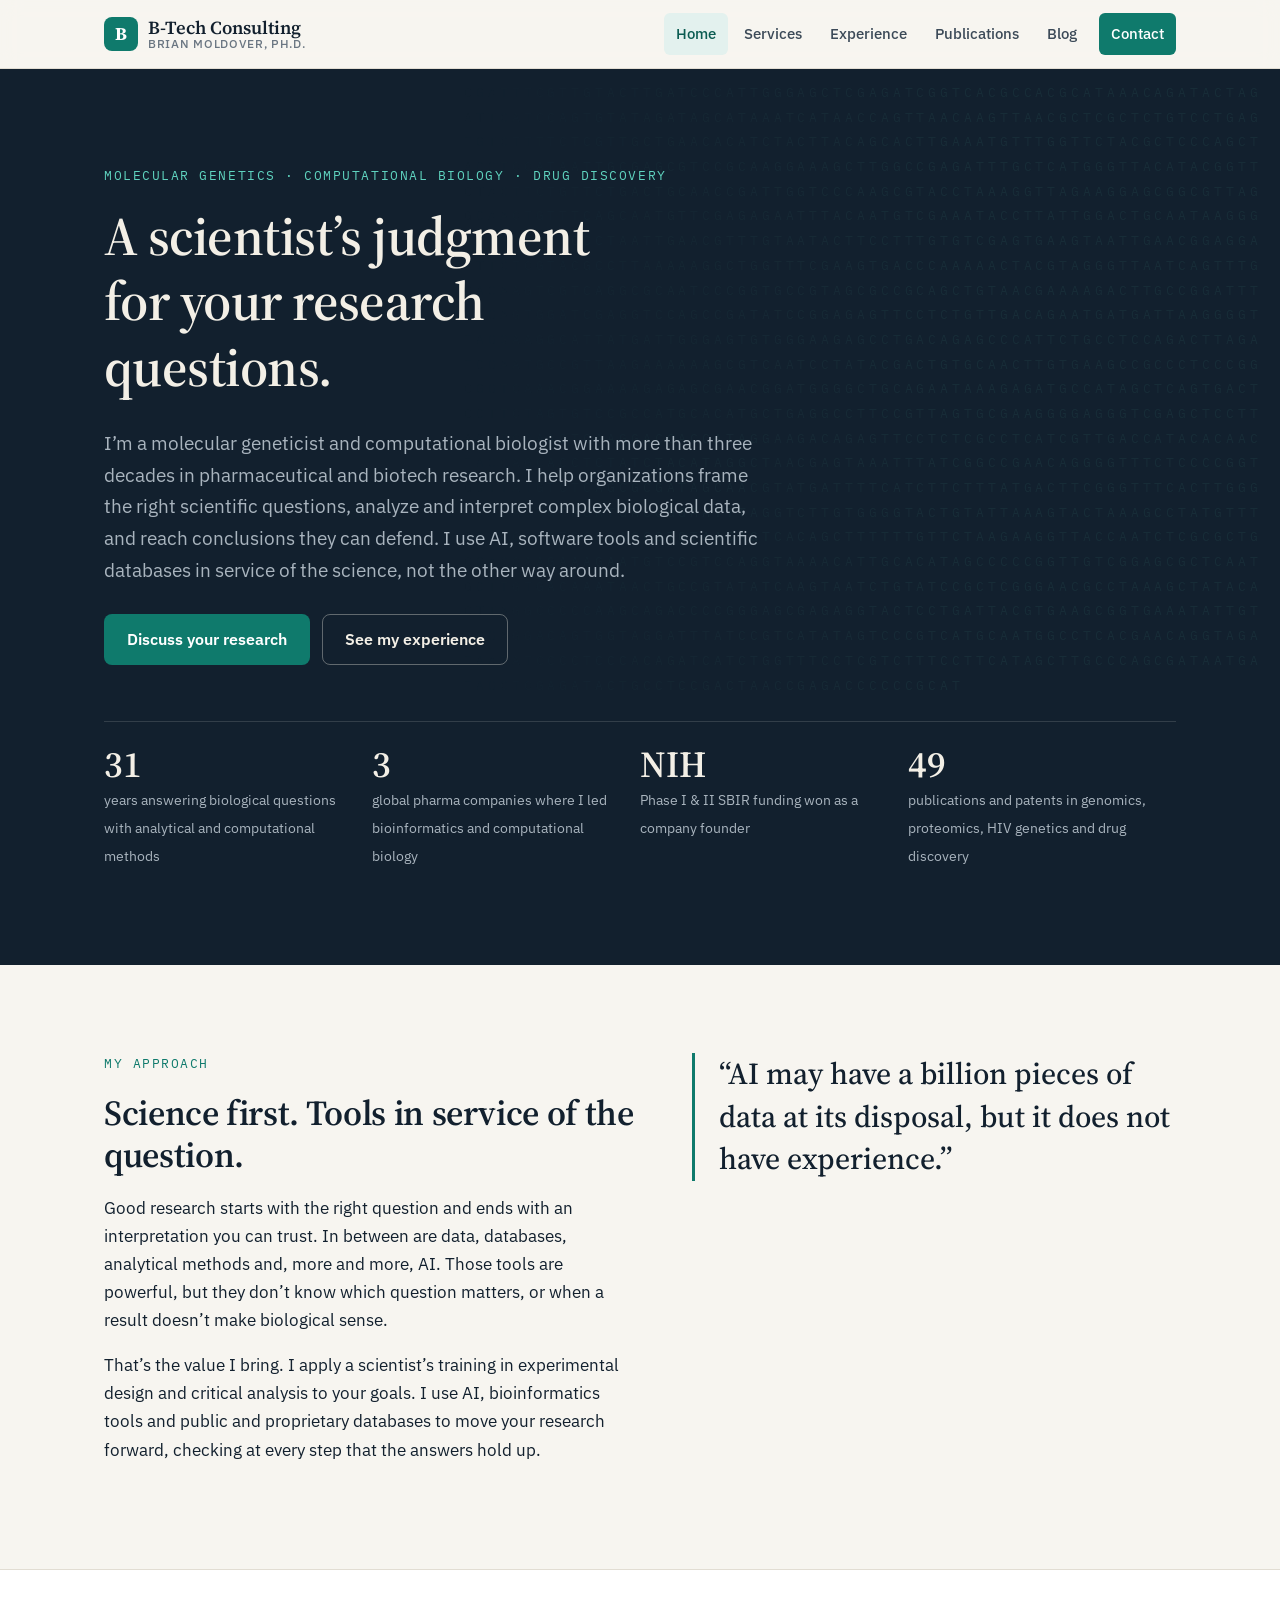
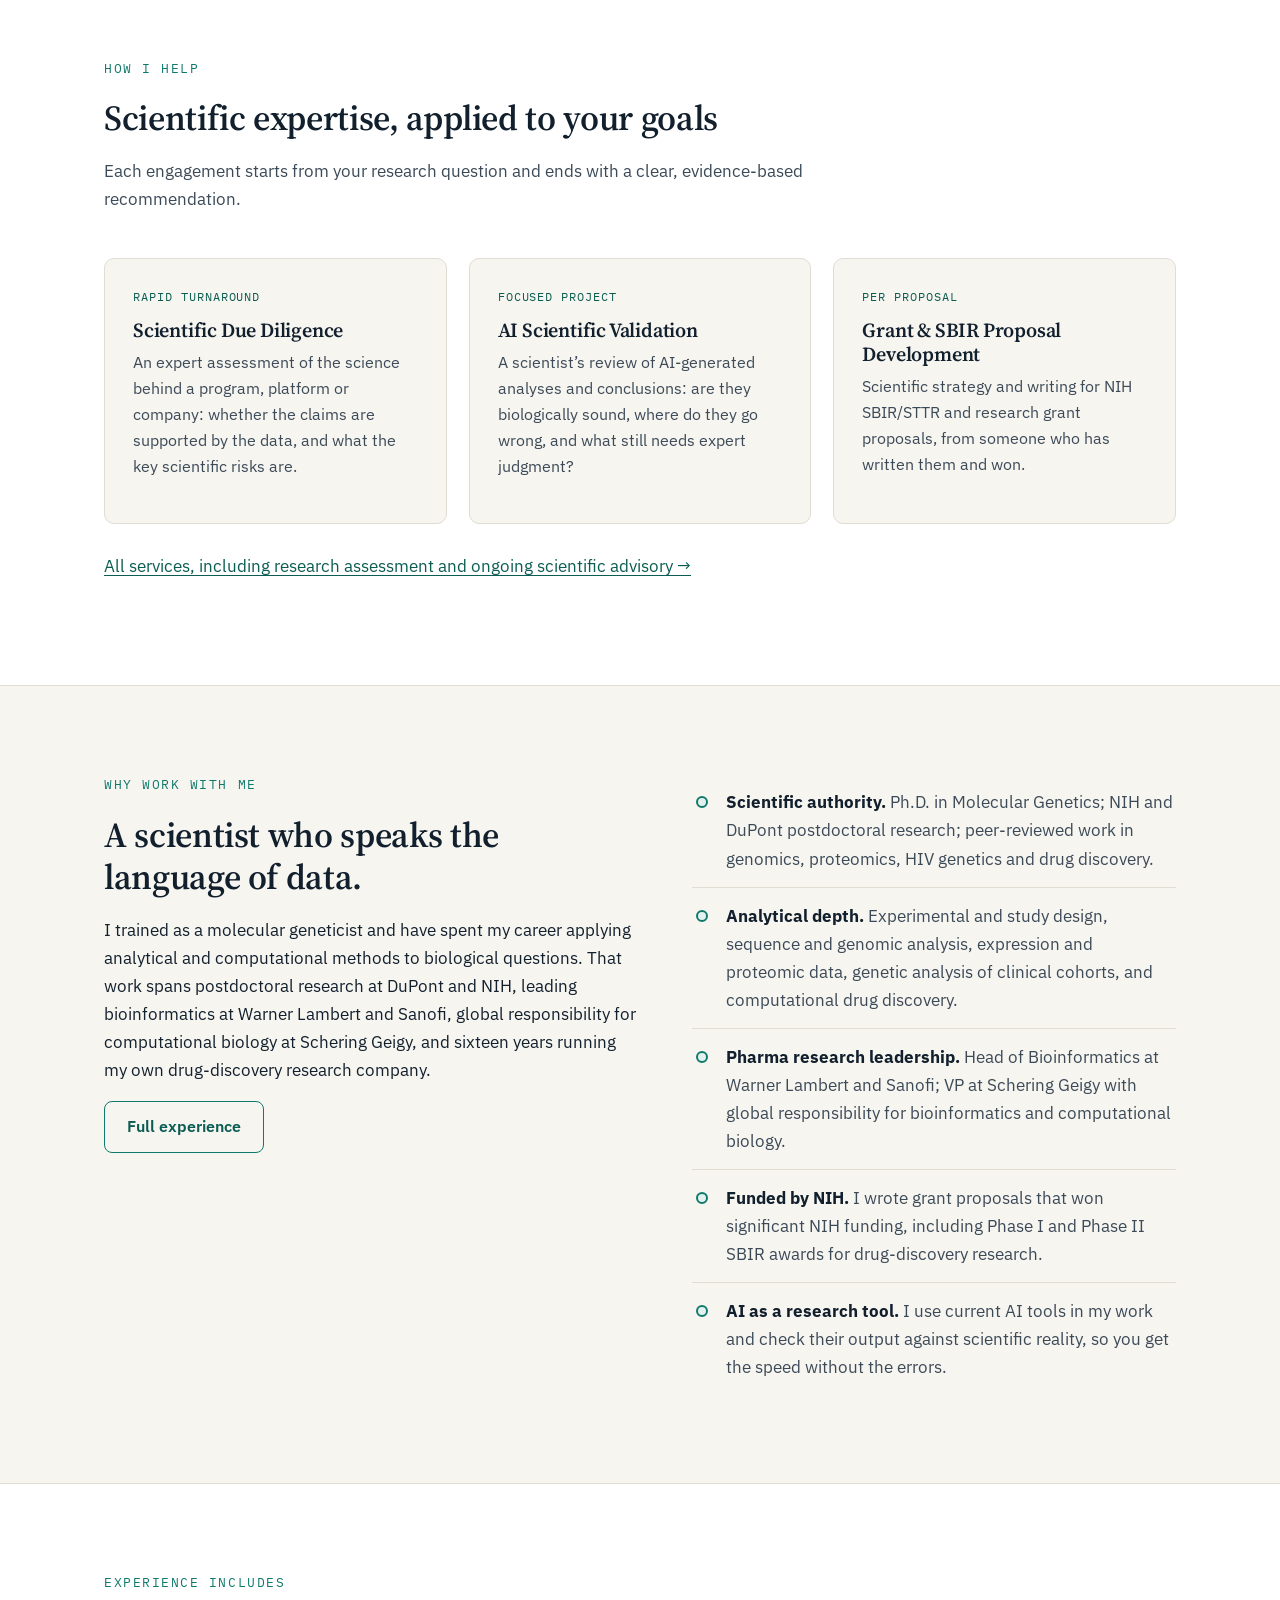
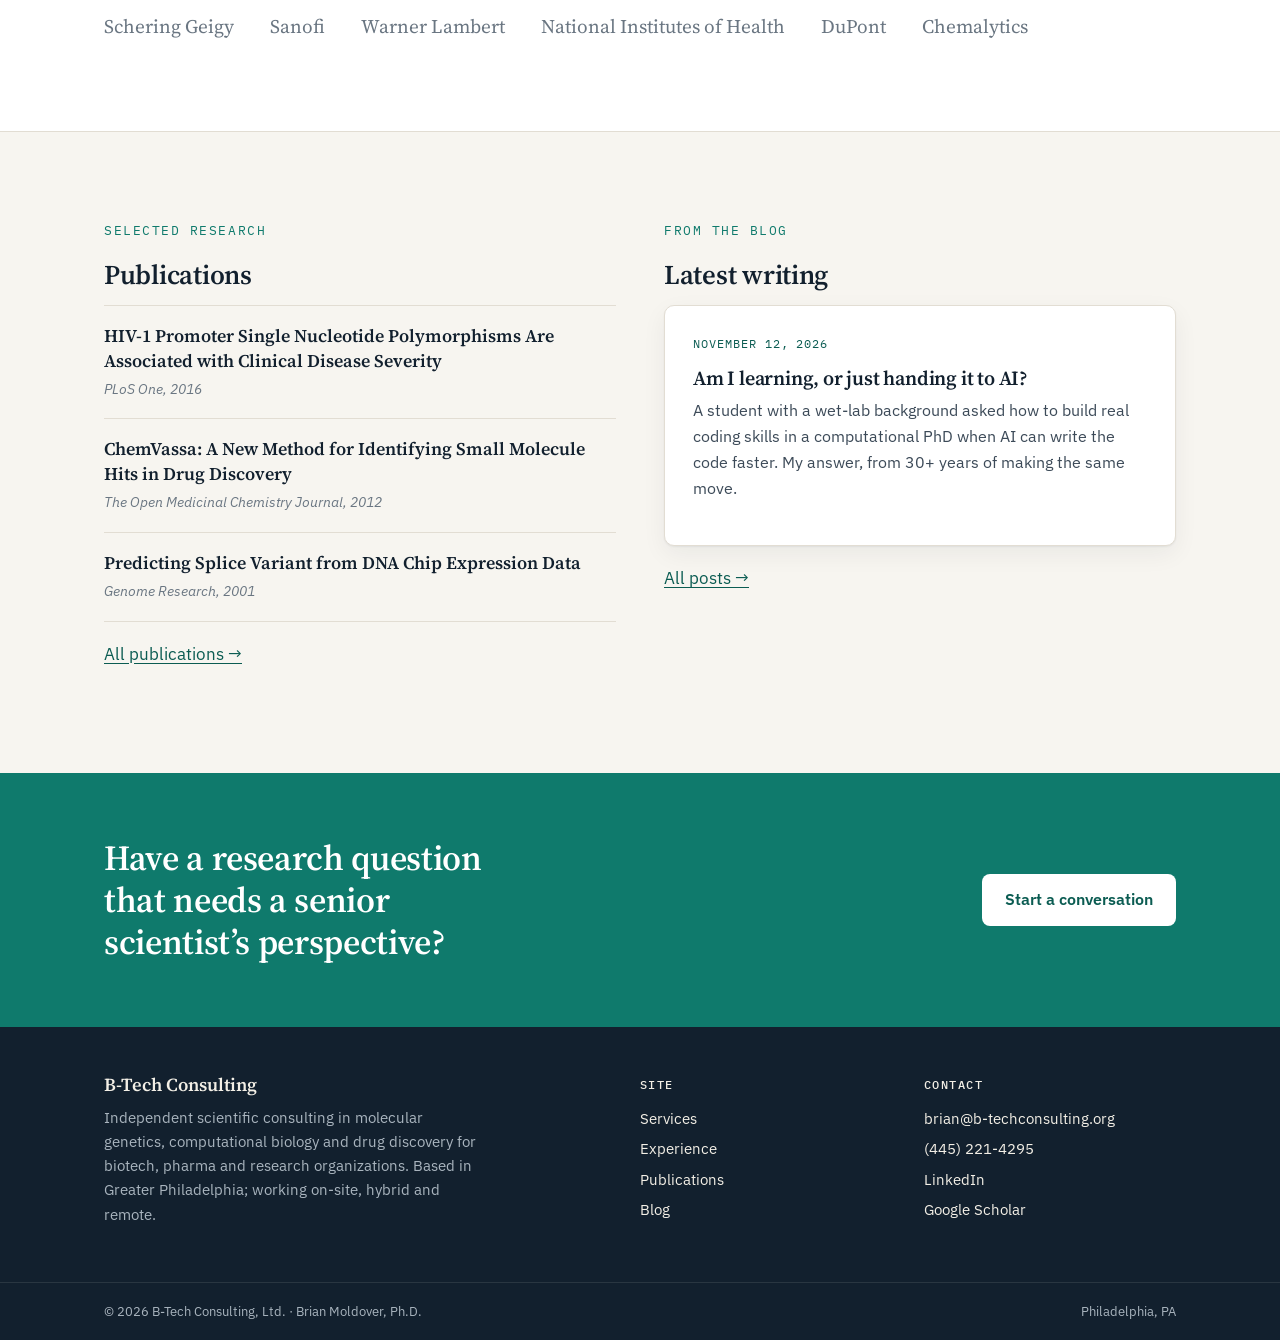
==== commit 7e18162e: "Add post: Am I learning, or just handing it to AI? Co-Authored-By: Claude Opus 5.5 <noreply@anthropi" ====
--- a/index.html
+++ b/index.html
@@ -143,10 +143,10 @@
           <div class="eyebrow">From the blog</div>
           <h2 style="font-size:1.7rem">Latest writing</h2>
           <!-- LATEST-POST:START -->
-          <a class="card card-link" href="/blog/i-asked-claude-ai-a-question-i-already-knew-the-answer-to">
-            <span class="tag">October 23, 2026</span>
-            <h3>I asked Claude AI a question I already knew the answer to</h3>
-            <p>A simple RNA-seq normalization check showed how an AI can get a basic step wrong, explain the error away, and still sound right. Why intermediate results, saved trajectories and domain expertise matter.</p>
+          <a class="card card-link" href="/blog/am-i-learning-or-just-handing-it-to-ai">
+            <span class="tag">November 12, 2026</span>
+            <h3>Am I learning, or just handing it to AI?</h3>
+            <p>A student with a wet-lab background asked how to build real coding skills in a computational PhD when AI can write the code faster. My answer, from 30+ years of making the same move.</p>
           </a>
           <!-- LATEST-POST:END -->
           <p style="margin-top:18px"><a href="/blog">All posts &rarr;</a></p>
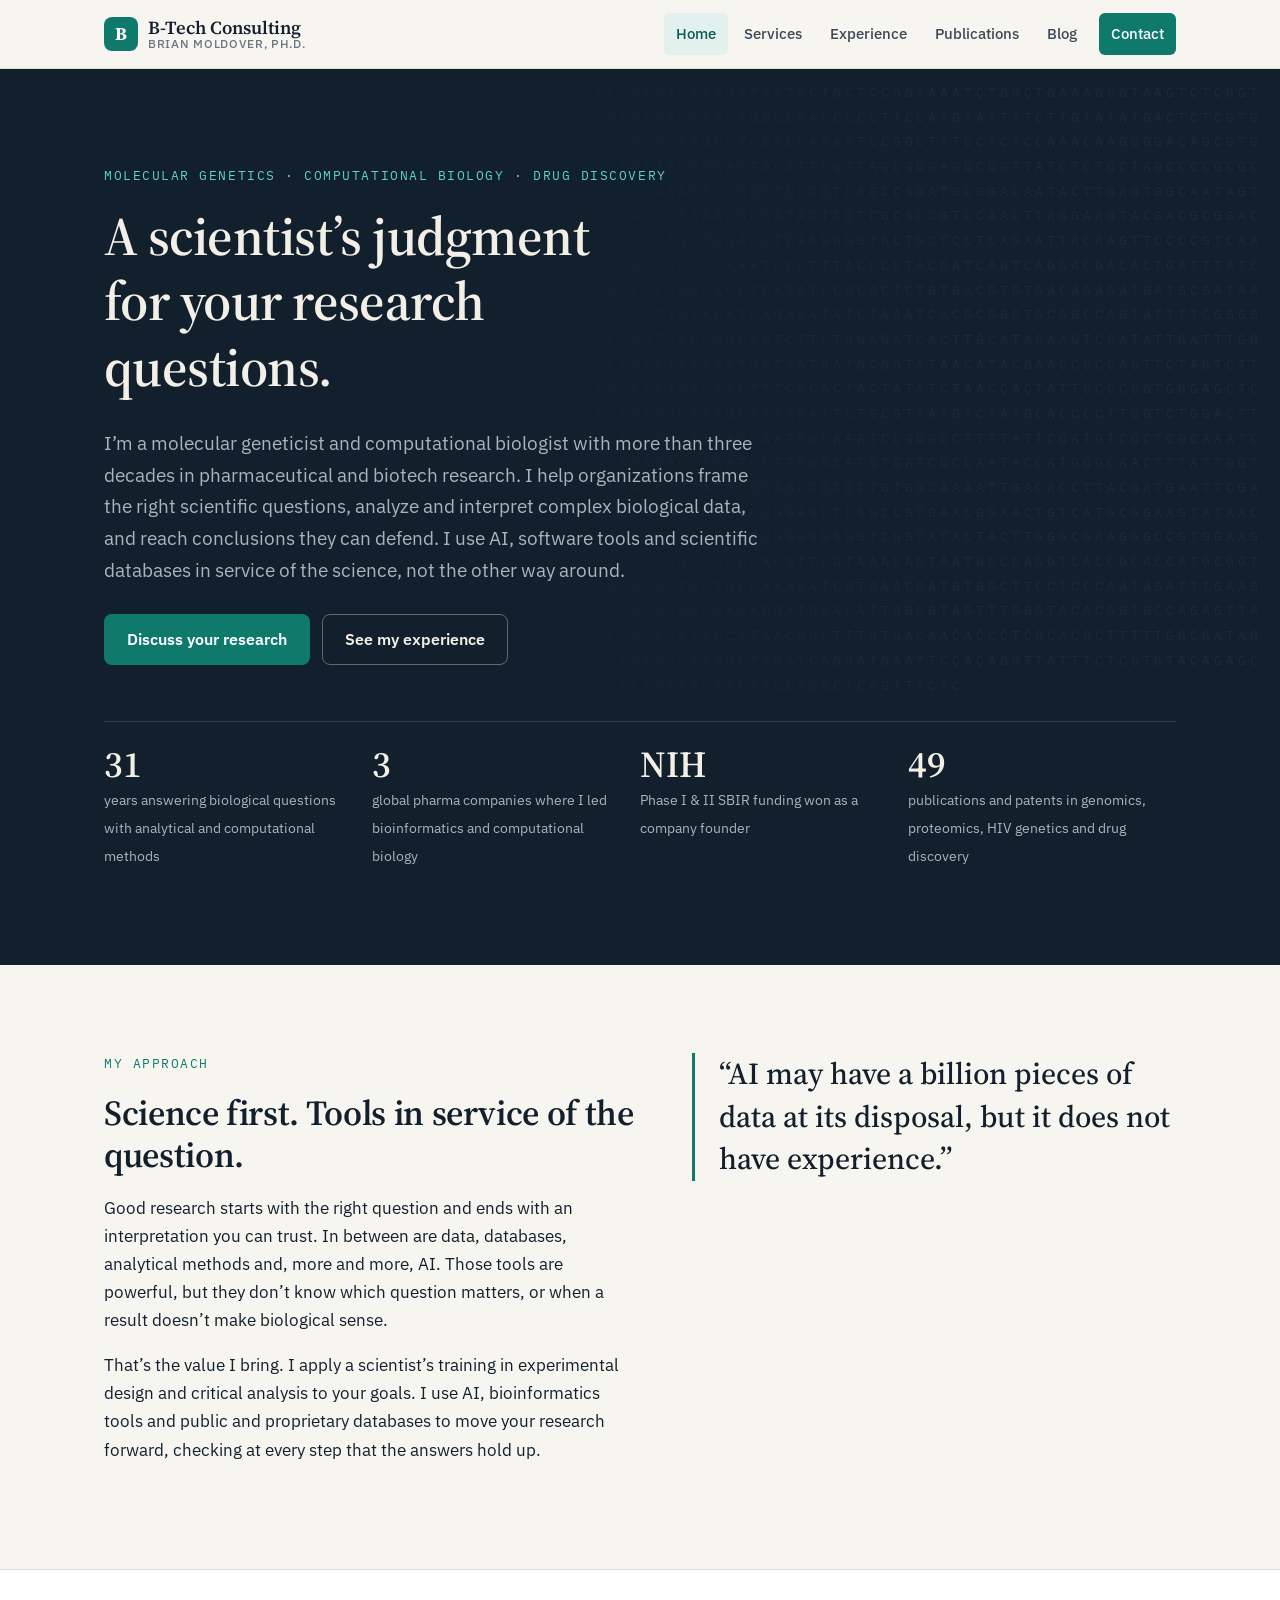
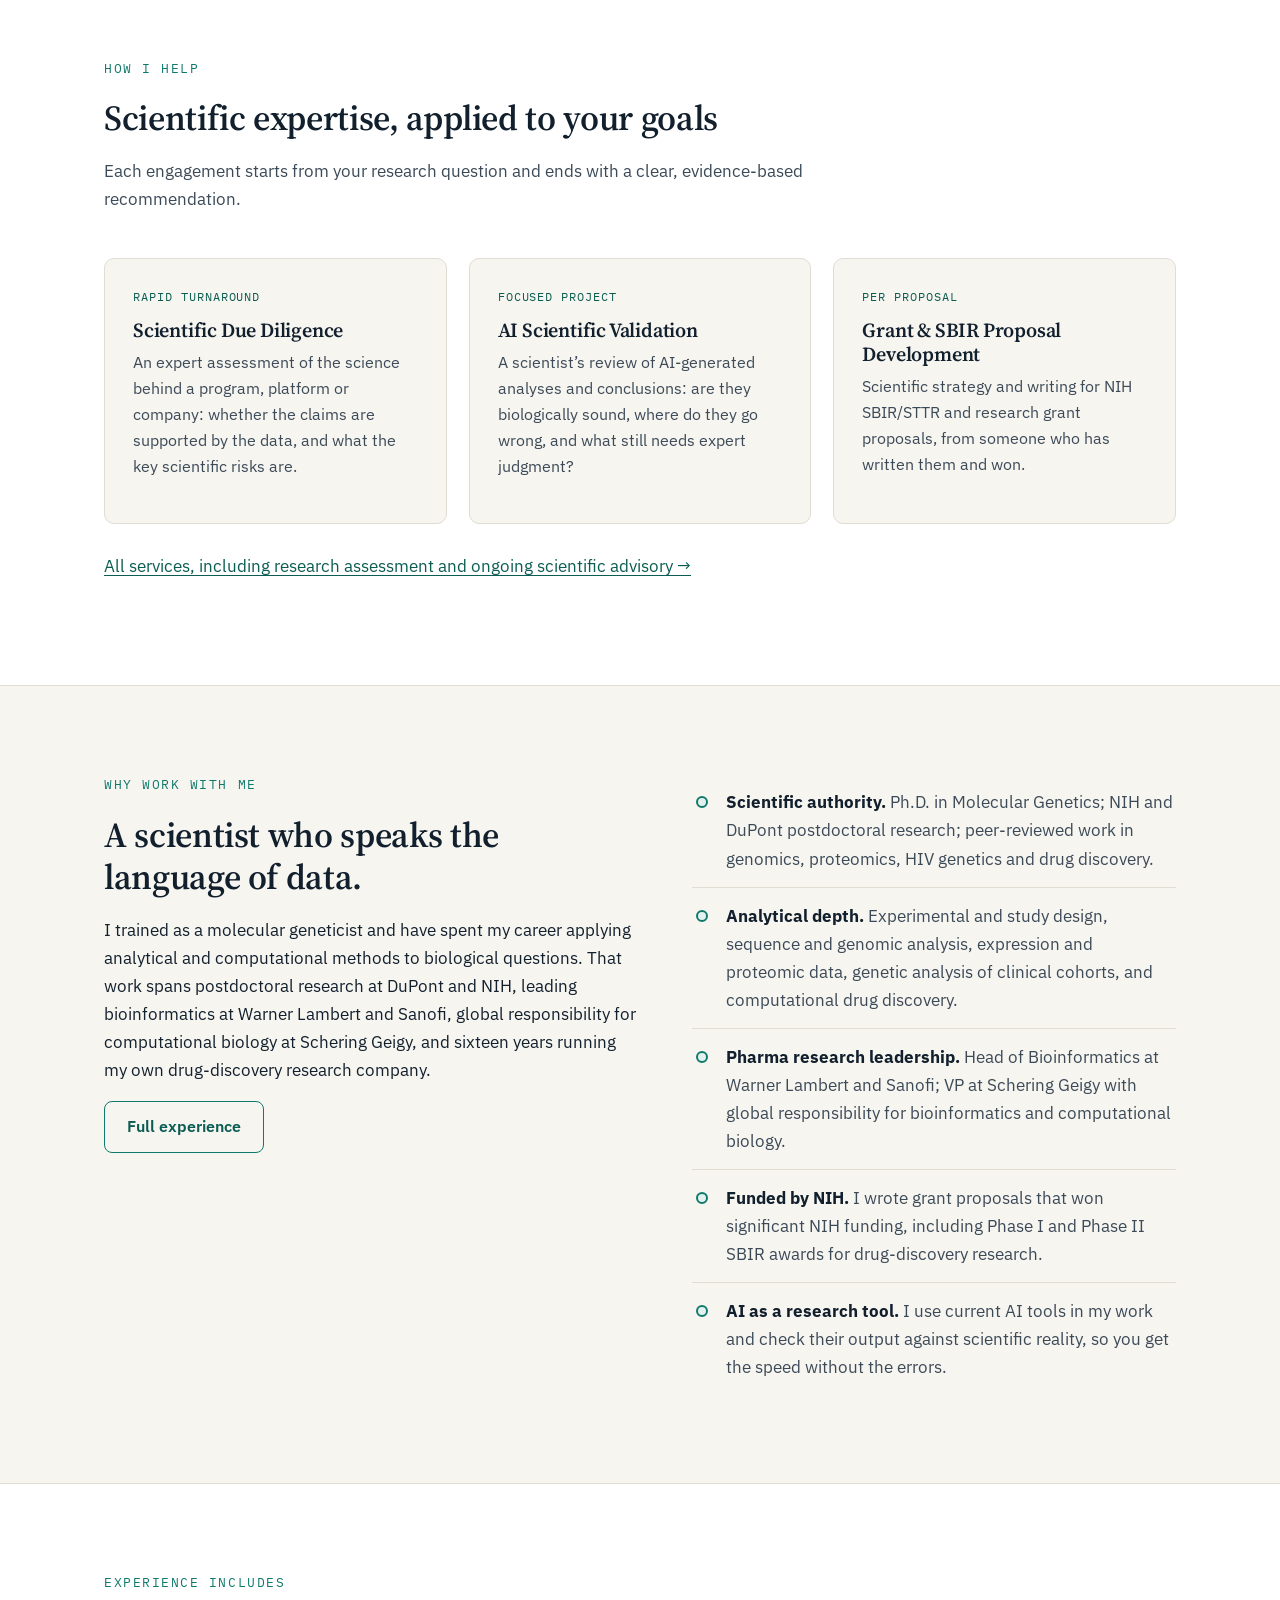
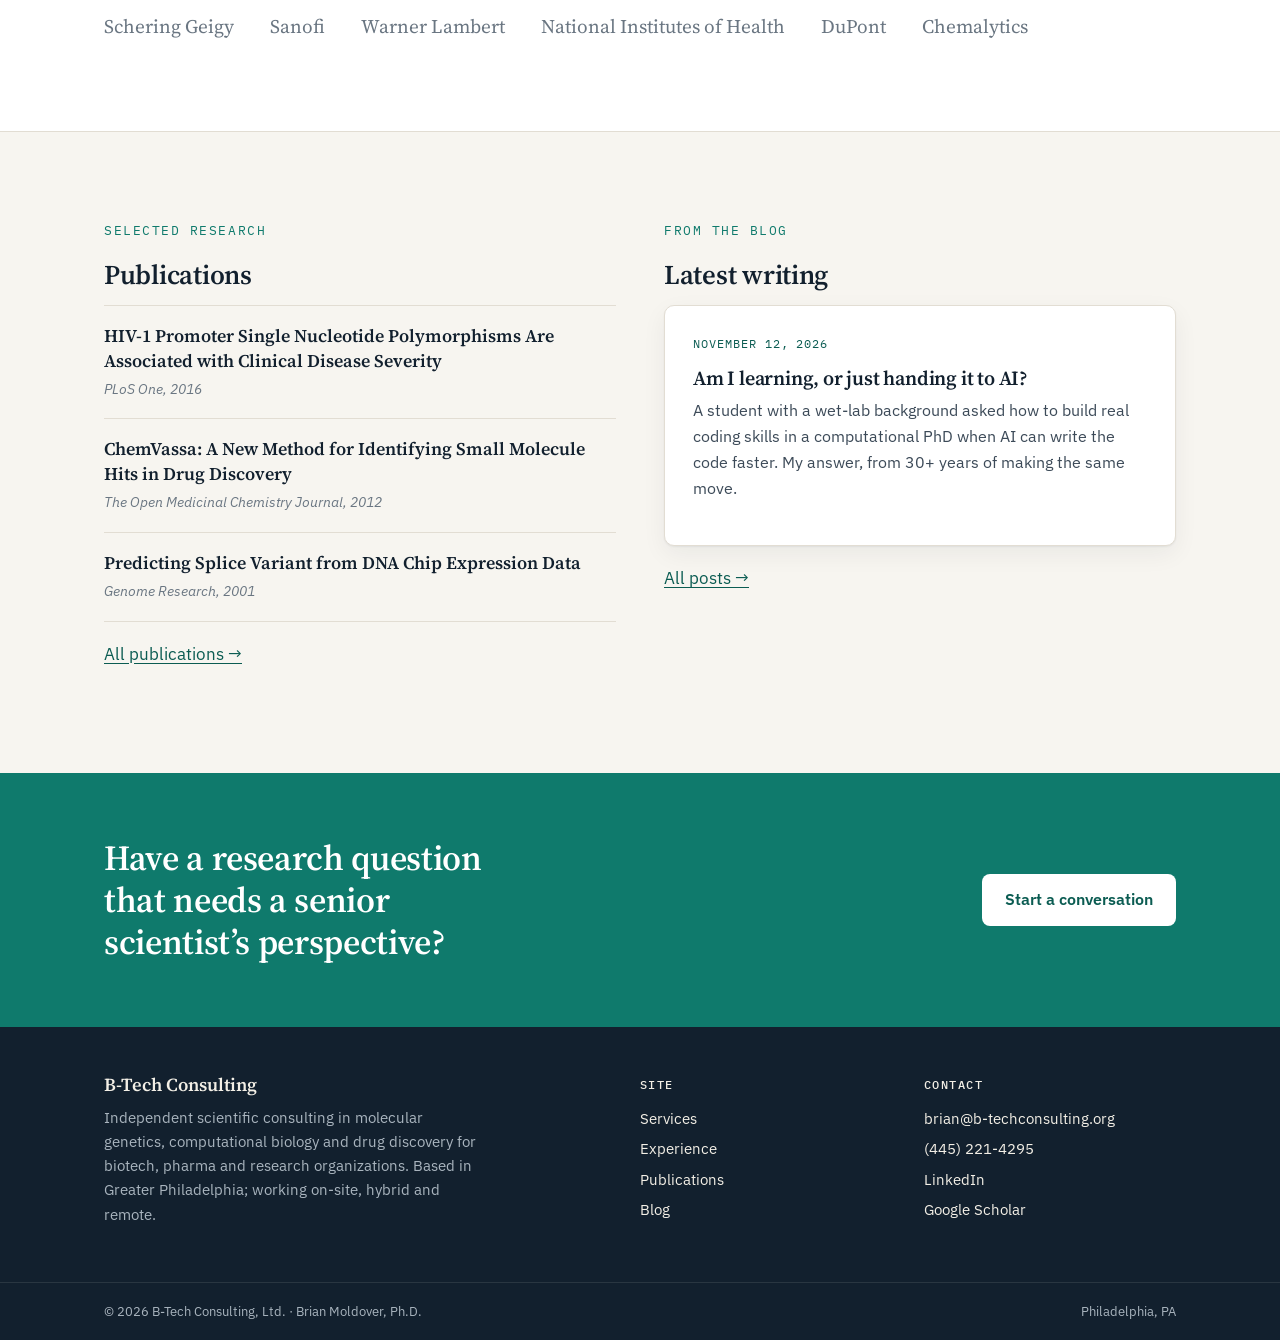
==== commit b618cb17: "Add Google Tag Manager (GTM-T9N9X773) to all pages" ====
--- a/index.html
+++ b/index.html
@@ -1,6 +1,13 @@
 <!doctype html>
 <html lang="en">
 <head>
+  <!-- Google Tag Manager -->
+  <script>(function(w,d,s,l,i){w[l]=w[l]||[];w[l].push({'gtm.start':
+  new Date().getTime(),event:'gtm.js'});var f=d.getElementsByTagName(s)[0],
+  j=d.createElement(s),dl=l!='dataLayer'?'&l='+l:'';j.async=true;j.src=
+  'https://www.googletagmanager.com/gtm.js?id='+i+dl;f.parentNode.insertBefore(j,f);
+  })(window,document,'script','dataLayer','GTM-T9N9X773');</script>
+  <!-- End Google Tag Manager -->
   <meta charset="utf-8">
   <meta name="viewport" content="width=device-width, initial-scale=1">
   <title>B-Tech Consulting | Scientific Consulting in Molecular Genetics &amp; Computational Biology</title>
@@ -14,6 +21,10 @@
   <link rel="stylesheet" href="assets/styles.css">
 </head>
 <body>
+  <!-- Google Tag Manager (noscript) -->
+  <noscript><iframe src="https://www.googletagmanager.com/ns.html?id=GTM-T9N9X773"
+  height="0" width="0" style="display:none;visibility:hidden"></iframe></noscript>
+  <!-- End Google Tag Manager (noscript) -->
   <a class="skip" href="#main">Skip to content</a>
   <header class="site-header">
     <div class="wrap">
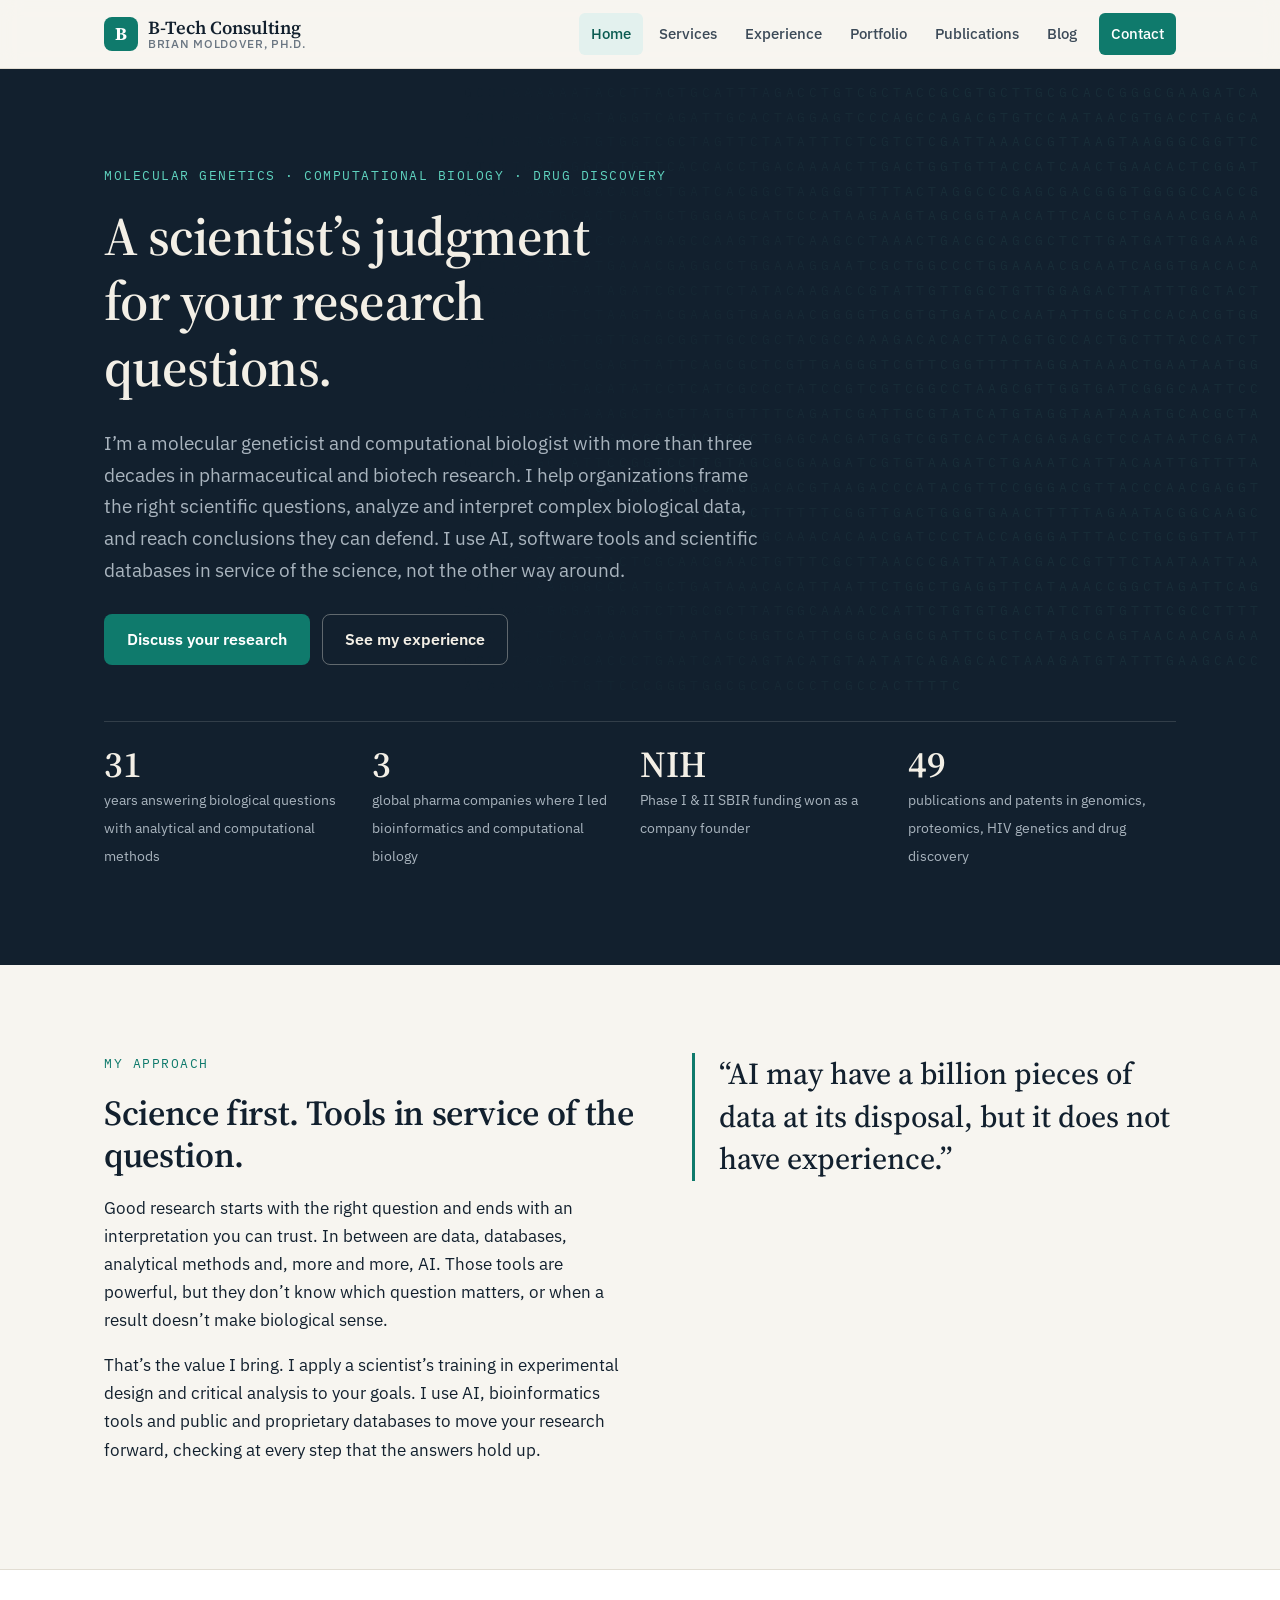
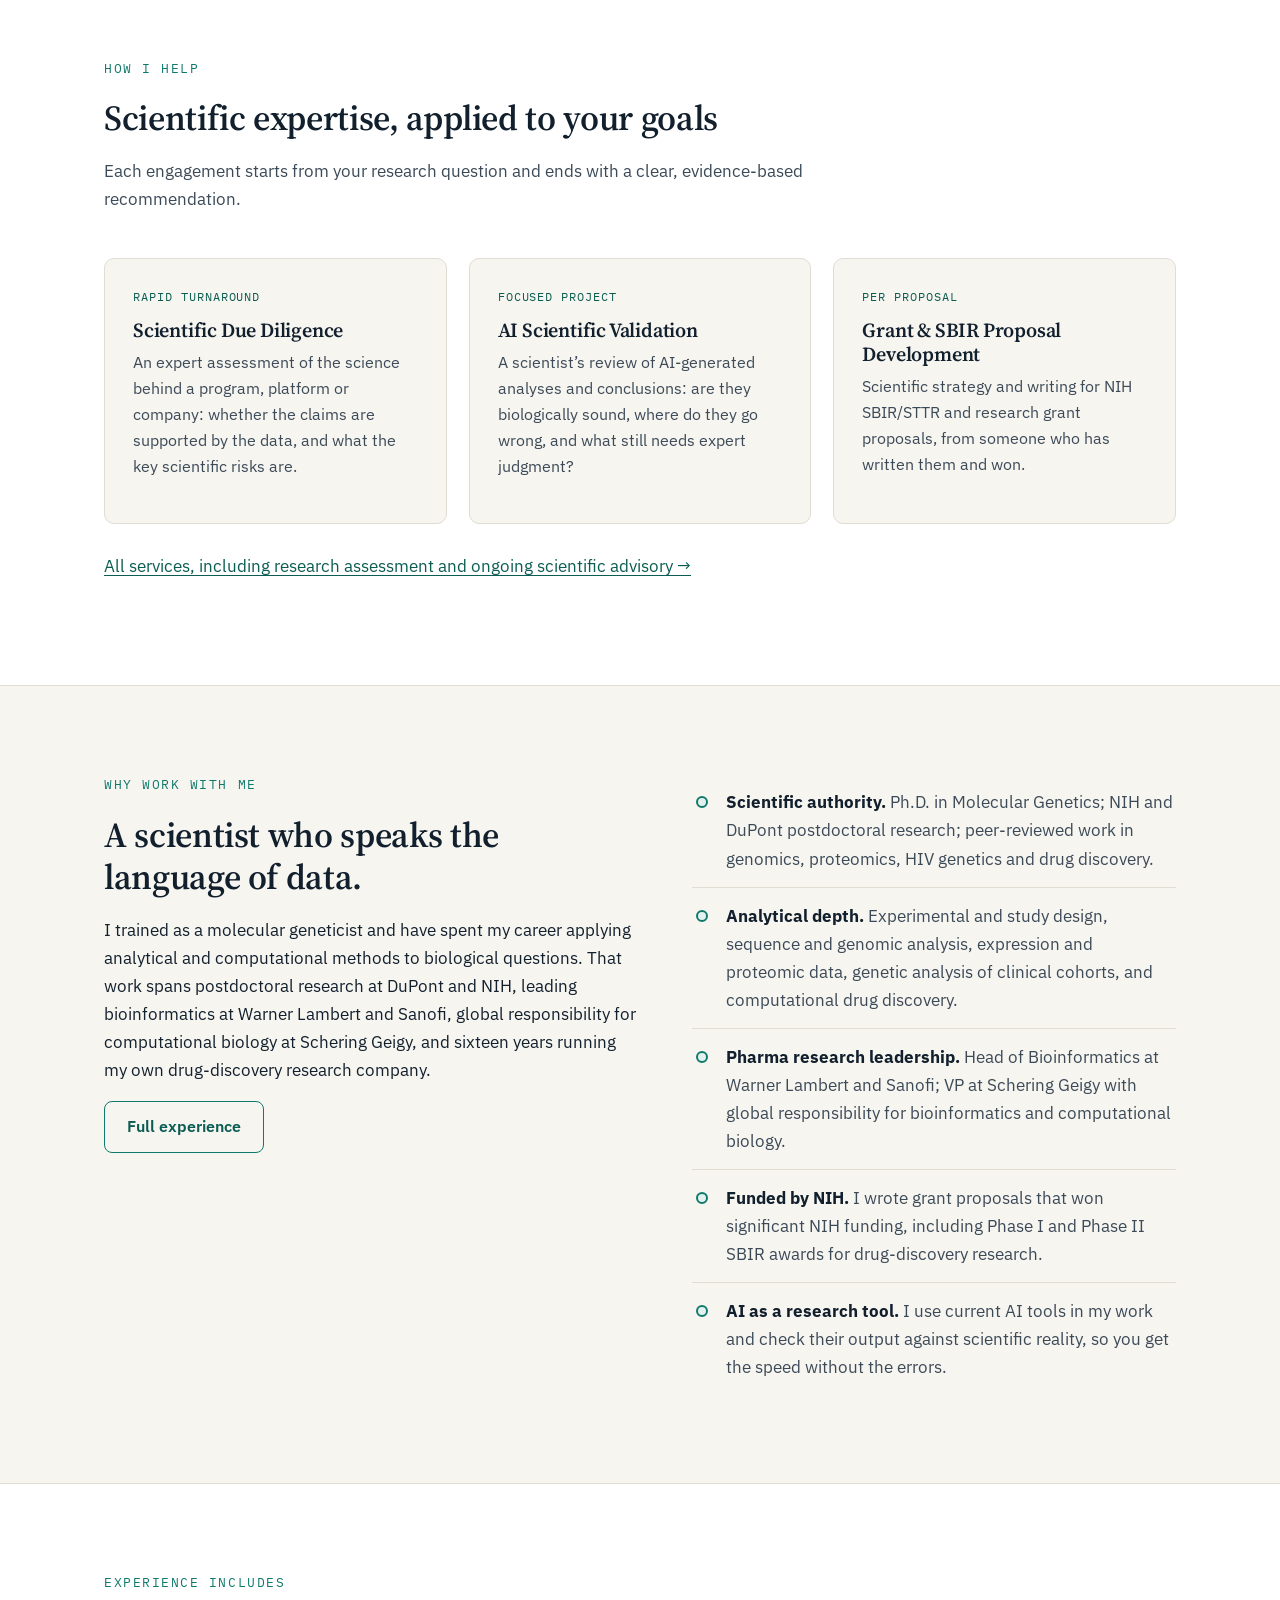
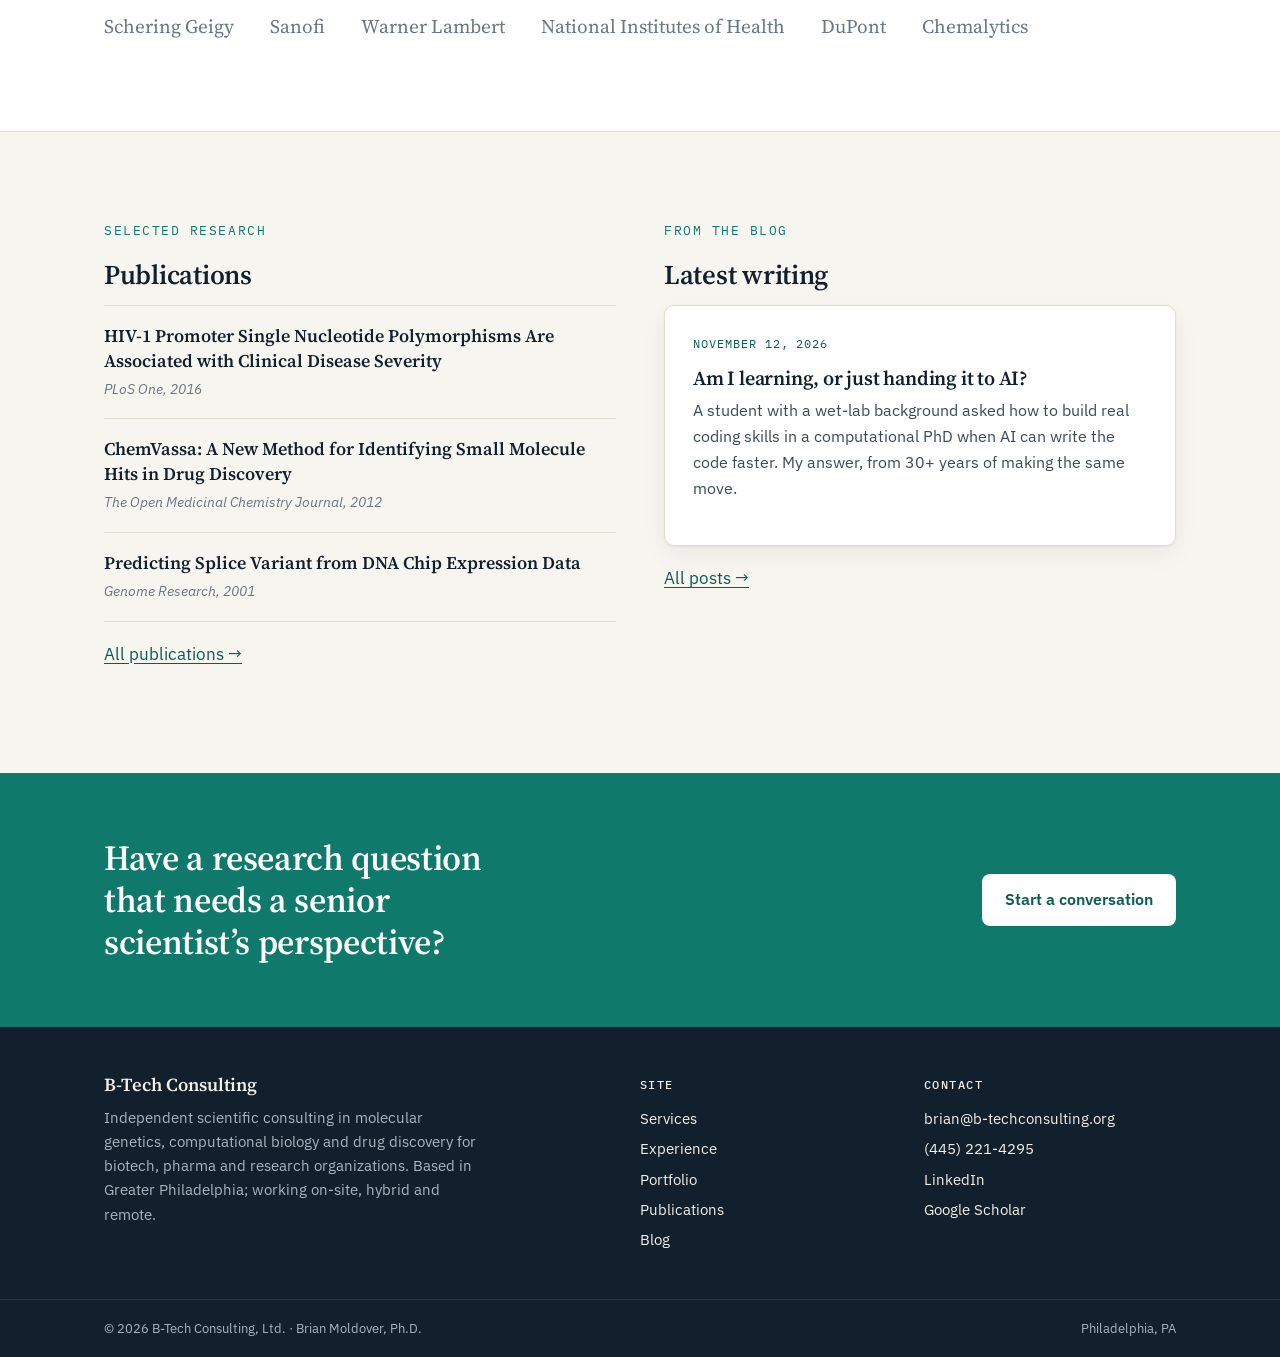
==== commit 1dc675b2: "Add Portfolio page and link it from site navigation and sitemap Co-Authored-By: Claude Opus 5.5 <nor" ====
--- a/index.html
+++ b/index.html
@@ -37,6 +37,7 @@
         <a href="/" aria-current="page">Home</a>
         <a href="/services">Services</a>
         <a href="/experience">Experience</a>
+        <a href="/portfolio">Portfolio</a>
         <a href="/publications">Publications</a>
         <a href="/blog">Blog</a>
         <a class="nav-cta" href="/contact">Contact</a>
@@ -183,6 +184,7 @@
         <ul>
           <li><a href="/services">Services</a></li>
           <li><a href="/experience">Experience</a></li>
+          <li><a href="/portfolio">Portfolio</a></li>
           <li><a href="/publications">Publications</a></li>
           <li><a href="/blog">Blog</a></li>
         </ul>
--- a/assets/styles.css
+++ b/assets/styles.css
@@ -272,3 +272,19 @@
 .footer-base { border-top: 1px solid rgba(243,239,230,.1); }
 .footer-base .wrap { display: flex; justify-content: space-between; padding-top: 18px; padding-bottom: 18px; grid-template-columns: none; font-size: .82rem; flex-wrap: wrap; gap: 8px; }
 @media (max-width: 760px) { .site-footer .wrap { grid-template-columns: 1fr; } }
+
+/* Portfolio */
+.project { background: var(--card); border: 1px solid var(--line); border-radius: var(--radius); box-shadow: var(--shadow); padding: 32px; margin-bottom: 28px; scroll-margin-top: 90px; }
+.alt .project { background: var(--paper); box-shadow: none; }
+.project-head .tag { font-family: var(--mono); font-size: .75rem; color: var(--accent-ink); letter-spacing: .08em; text-transform: uppercase; display: block; margin-bottom: 10px; }
+.project-head h3 { font-size: 1.5rem; margin-bottom: 18px; }
+.project-body { display: grid; grid-template-columns: 1.6fr 1fr; gap: 40px; }
+.project h4 { font-family: var(--mono); font-size: .75rem; text-transform: uppercase; letter-spacing: .1em; color: var(--muted); font-weight: 500; margin: 0 0 4px; }
+.project-body p { color: var(--ink-soft); font-size: .98rem; }
+.evidence { border-left: 2px solid var(--accent-wash); padding-left: 24px; }
+.evidence ul { list-style: none; padding: 0; margin: 0 0 18px; }
+.evidence li { padding: 10px 0; border-bottom: 1px solid var(--line); font-size: .93rem; line-height: 1.45; }
+.evidence li span { display: block; font-size: .8rem; color: var(--muted); font-style: italic; margin-top: 2px; }
+a.chip { text-decoration: none; }
+a.chip:hover { border-color: var(--accent); }
+@media (max-width: 800px) { .project-body { grid-template-columns: 1fr; gap: 20px; } .evidence { border-left: 0; padding-left: 0; } .project { padding: 22px; } }
